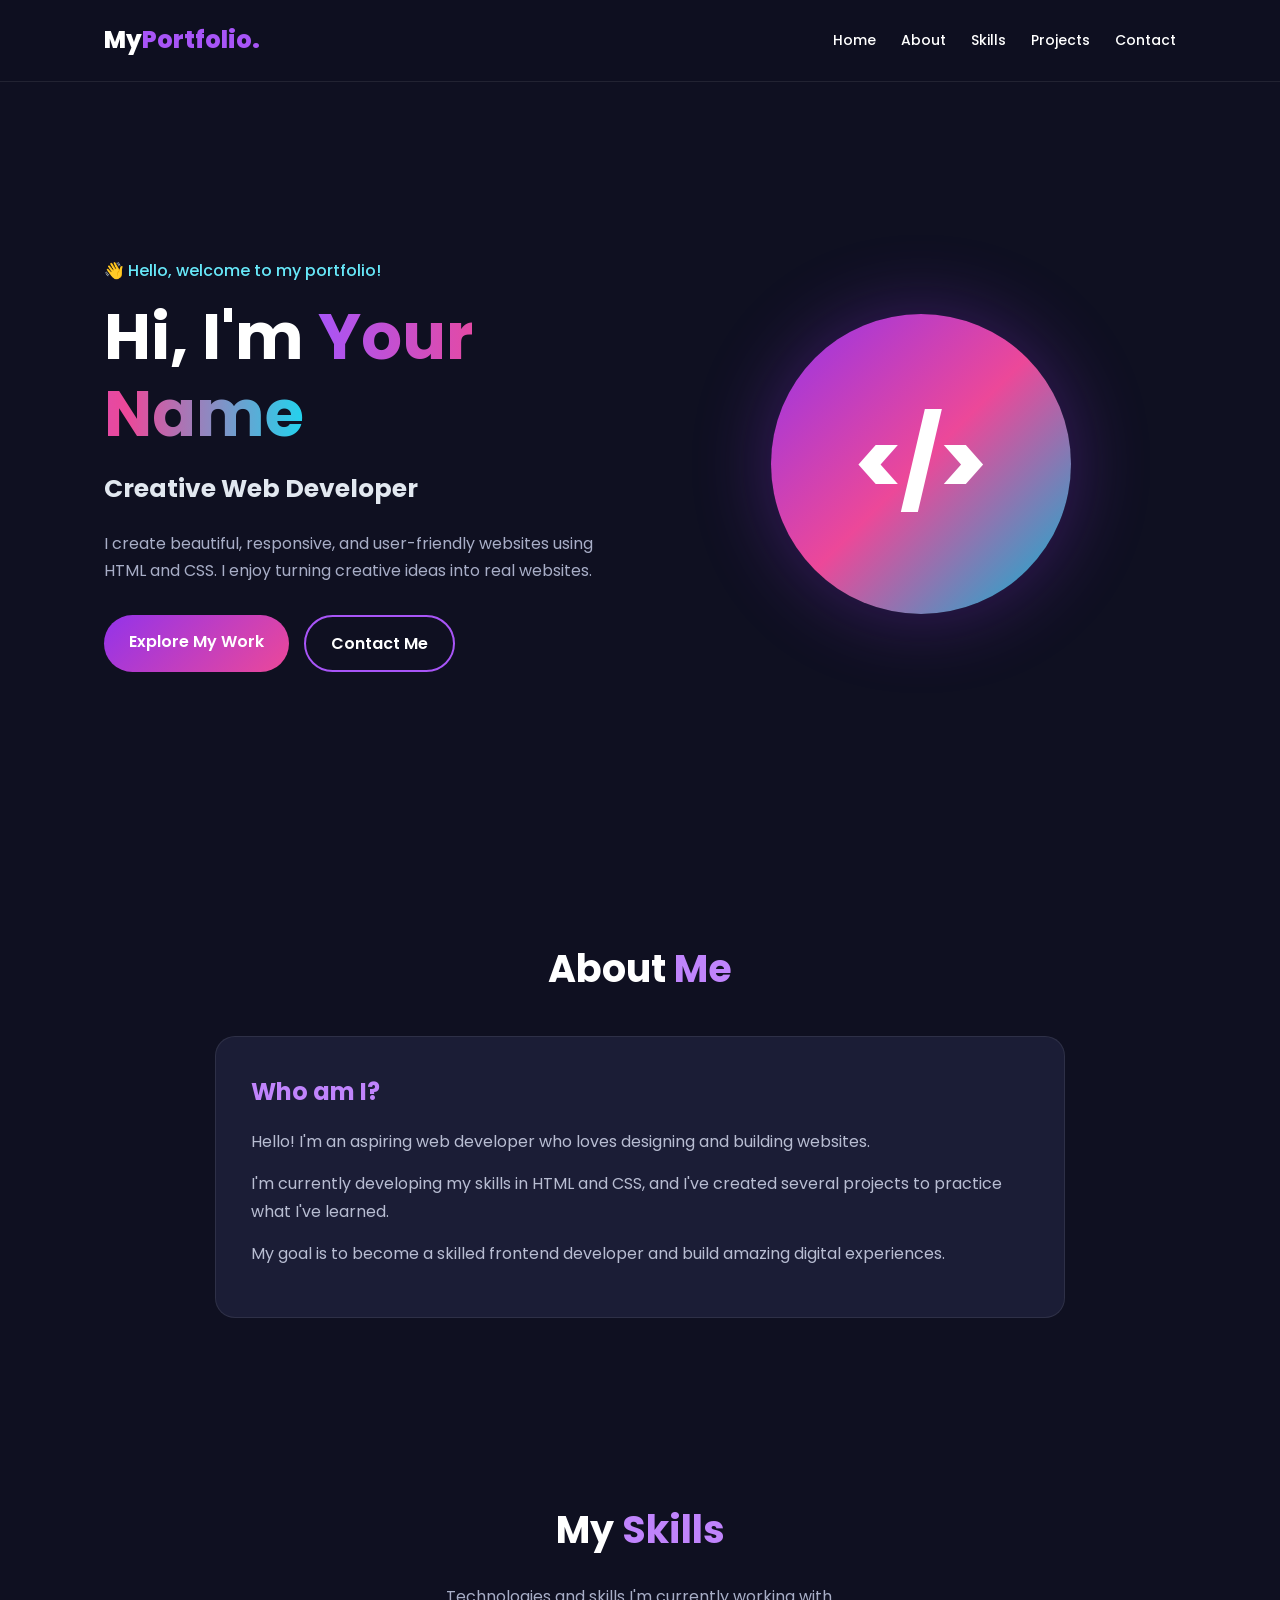
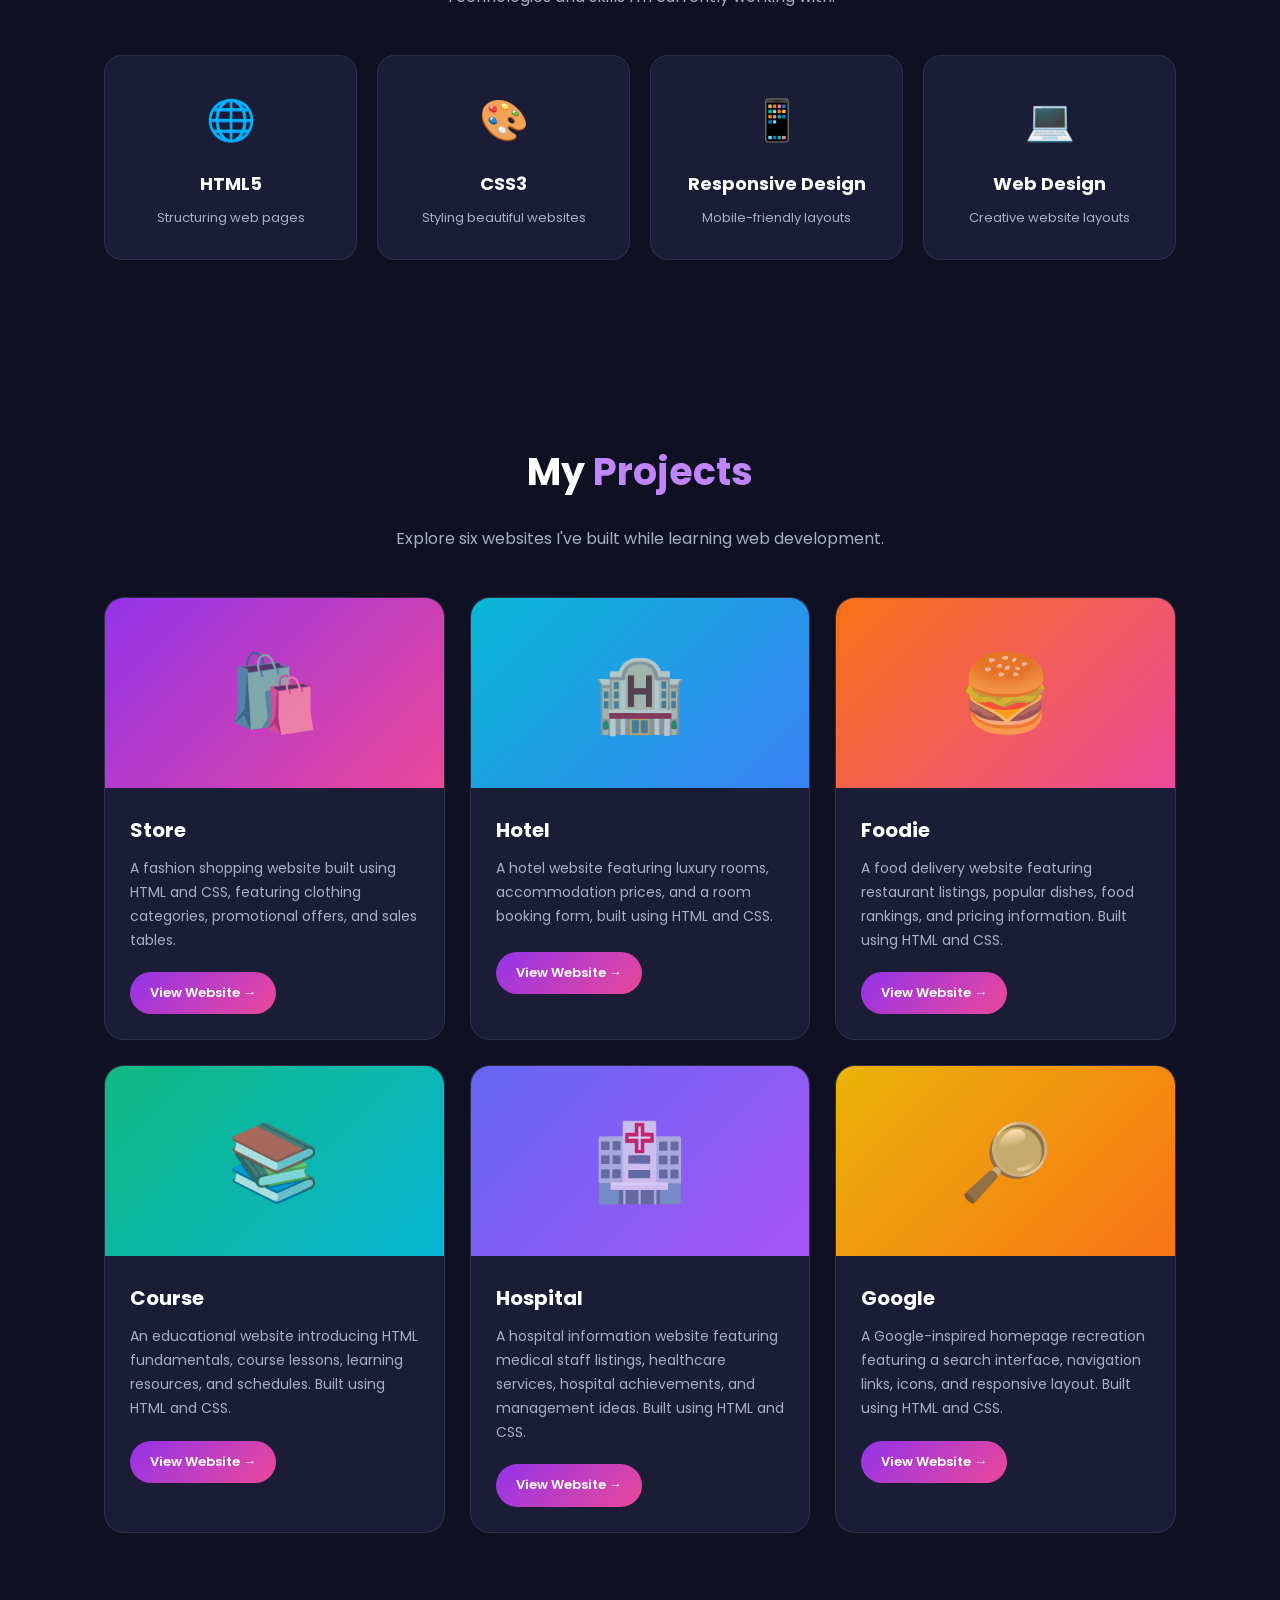
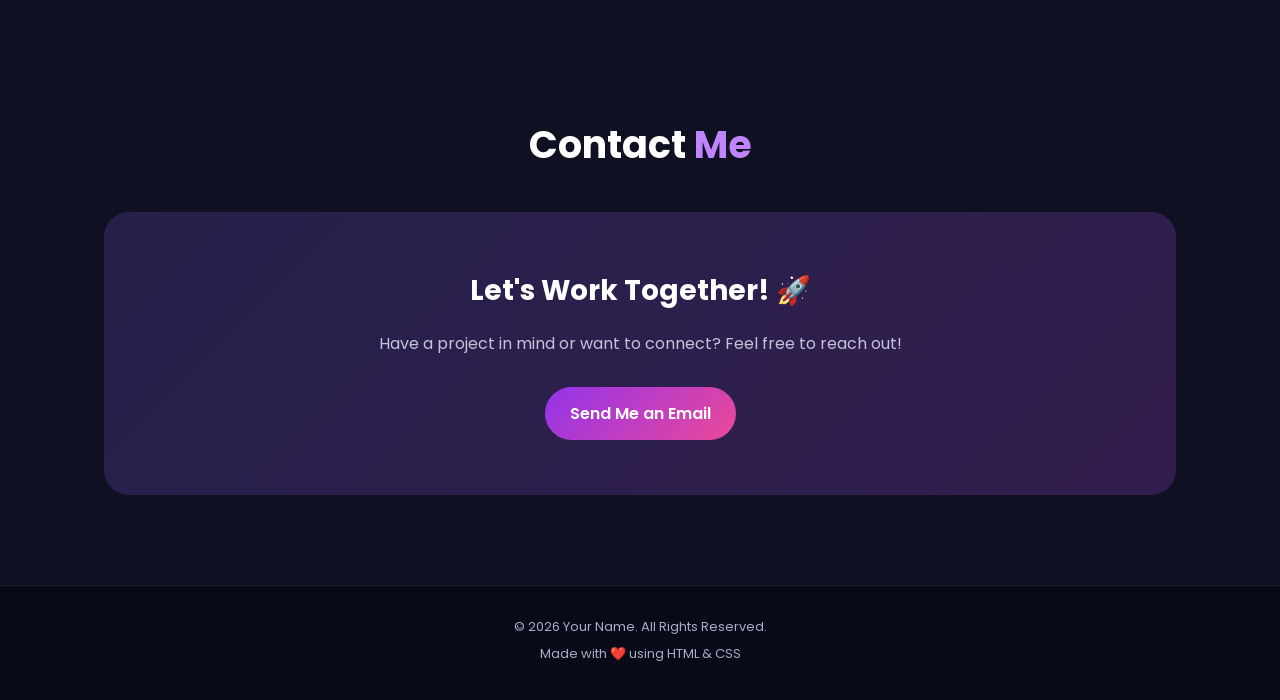
==== index.html @ 92f942b8 "Initial commit" ====
<!DOCTYPE html>
<html lang="en">
<head>
    <meta charset="UTF-8">
    <meta name="viewport" content="width=device-width, initial-scale=1.0">
    <title>BilyBlanco | Web Developer</title>
    <link rel="stylesheet" href="style.css">
</head>
<body>

    <!-- NAVIGATION -->
    <header>
        <nav class="navbar">
            <a href="#home" class="logo">My<span>Portfolio.</span></a>

            <div class="nav-links">
                <a href="#home">Home</a>
                <a href="#about">About</a>
                <a href="#skills">Skills</a>
                <a href="#projects">Projects</a>
                <a href="#contact">Contact</a>
            </div>
        </nav>
    </header>

    <!-- HOME SECTION -->
    <section id="home" class="hero">
        <div class="hero-content">
            <p class="greeting">👋 Hello, welcome to my portfolio!</p>

            <h1>Hi, I'm <span>Your Name</span></h1>

            <h2>Creative Web Developer</h2>

            <p class="hero-description">
                I create beautiful, responsive, and user-friendly
                websites using HTML and CSS. I enjoy turning
                creative ideas into real websites.
            </p>

            <div class="hero-buttons">
                <a href="#projects" class="btn primary-btn">
                    Explore My Work
                </a>

                <a href="#contact" class="btn secondary-btn">
                    Contact Me
                </a>
            </div>
        </div>

        <div class="hero-art">
            <div class="art-circle">
                <span>&lt;/&gt;</span>
            </div>
        </div>
    </section>

    <!-- ABOUT SECTION -->
    <section id="about" class="section">
        <h2 class="section-title">About <span>Me</span></h2>

        <div class="about-box">
            <h3>Who am I?</h3>

            <p>
                Hello! I'm an aspiring web developer who loves
                designing and building websites.
            </p>

            <p>
                I'm currently developing my skills in HTML and CSS,
                and I've created several projects to practice
                what I've learned.
            </p>

            <p>
                My goal is to become a skilled frontend developer
                and build amazing digital experiences.
            </p>
        </div>
    </section>

    <!-- SKILLS SECTION -->
    <section id="skills" class="section">
        <h2 class="section-title">My <span>Skills</span></h2>

        <p class="section-description">
            Technologies and skills I'm currently working with.
        </p>

        <div class="skills-container">
            <div class="skill-card">
                <div class="skill-icon">🌐</div>
                <h3>HTML5</h3>
                <p>Structuring web pages</p>
            </div>

            <div class="skill-card">
                <div class="skill-icon">🎨</div>
                <h3>CSS3</h3>
                <p>Styling beautiful websites</p>
            </div>

            <div class="skill-card">
                <div class="skill-icon">📱</div>
                <h3>Responsive Design</h3>
                <p>Mobile-friendly layouts</p>
            </div>

            <div class="skill-card">
                <div class="skill-icon">💻</div>
                <h3>Web Design</h3>
                <p>Creative website layouts</p>
            </div>
        </div>
    </section>

    <!-- PROJECTS SECTION -->
    <section id="projects" class="section">
        <h2 class="section-title">My <span>Projects</span></h2>

        <p class="section-description">
            Explore six websites I've built while learning
            web development.
        </p>

        <div class="projects-container">

            <!-- PROJECT 1 -->
            <div class="project-card">
                <div class="project-image gradient-one">
                            <span>🛍️</span>
                </div>

                <div class="project-info">
                    <h3>Store</h3>
                    <p>
                        A fashion shopping website built using
                        HTML and CSS, featuring clothing categories,
                        promotional offers, and sales tables.
                    </p>
                    <a href="projects/fashionstore/"
                       class="project-btn">
                        View Website →
                    </a>
                </div>
            </div>

            <!-- PROJECT 2 -->
            <div class="project-card">
                <div class="project-image gradient-two">
                    <span>🏨</span>
                </div>

                <div class="project-info">
                    <h3>Hotel</h3>
                    <p>
                        A hotel website featuring luxury rooms,
                        accommodation prices, and a room booking form,
                        built using HTML and CSS.
                    </p>
                    <a href="projects/hotel/"
                       class="project-btn">
                        View Website →
                    </a>
                </div>
            </div>

            <!-- PROJECT 3 -->
            <div class="project-card">
                <div class="project-image gradient-three">
                    <span>🍔</span>
                </div>

                <div class="project-info">
                    <h3>Foodie</h3>
                    <p>
                        A food delivery website featuring
                        restaurant listings, popular dishes,
                        food rankings, and pricing information.
                        Built using HTML and CSS.
                    </p>
                    <a href="projects/foodie/"
                       class="project-btn">
                        View Website →
                    </a>
                </div>
            </div>

            <!-- PROJECT 4 -->
            <div class="project-card">
                <div class="project-image gradient-four">
                    <span>📚</span>
                </div>

                <div class="project-info">
                    <h3>Course</h3>
                    <p>
                        An educational website introducing
                        HTML fundamentals, course lessons,
                        learning resources, and schedules.
                        Built using HTML and CSS.
                    </p>
                    <a href="projects/course/"
                       class="project-btn">
                        View Website →
                    </a>
                </div>
            </div>

            <!-- PROJECT 5 -->
            <div class="project-card">
                <div class="project-image gradient-five">
                    <span>🏥</span>
                </div>

                <div class="project-info">
                    <h3>Hospital</h3>
                    <p>
                         A hospital information website featuring
        medical staff listings, healthcare services,
        hospital achievements, and management ideas.
        Built using HTML and CSS.
                    </p>
                    <a href="projects/hospital/"
                       class="project-btn">
                        View Website →
                    </a>
                </div>
            </div>

            <!-- PROJECT 6 -->
            <div class="project-card">
                <div class="project-image gradient-six">
                    <span>🔎</span>
                </div>

                <div class="project-info">
                    <h3>Google</h3>
                    <p>
                           A Google-inspired homepage recreation
        featuring a search interface, navigation
        links, icons, and responsive layout.
        Built using HTML and CSS.
                    </p>
                    <a href="projects/google/"
                       class="project-btn">
                        View Website →
                    </a>
                </div>
            </div>

        </div>
    </section>

    <!-- CONTACT SECTION -->
    <section id="contact" class="section contact-section">
        <h2 class="section-title">Contact <span>Me</span></h2>

        <div class="contact-box">
            <h3>Let's Work Together! 🚀</h3>

            <p>
                Have a project in mind or want to connect?
                Feel free to reach out!
            </p>

            <!-- Replace with your real email -->
            <a href="mailto:youremail@example.com"
               class="btn primary-btn">
                Send Me an Email
            </a>
        </div>
    </section>

    <!-- FOOTER -->
    <footer>
        <p>© 2026 Your Name. All Rights Reserved.</p>
        <p>Made with ❤️ using HTML & CSS</p>
    </footer>

</body>
</html>
---- style.css ----
/* GOOGLE FONTS */
@import url('https://fonts.googleapis.com/css2?family=Poppins:wght@400;500;600;700;800&display=swap');

/* GENERAL STYLING */
* {
    margin: 0;
    padding: 0;
    box-sizing: border-box;
}

html {
    scroll-behavior: smooth;
}

body {
    font-family: 'Poppins', sans-serif;
    background: #0f1021;
    color: white;
    line-height: 1.7;
}

a {
    text-decoration: none;
    color: inherit;
}

/* NAVIGATION */
header {
    background: rgba(15, 16, 33, 0.95);
    position: sticky;
    top: 0;
    z-index: 100;
    border-bottom: 1px solid #ffffff15;
}

.navbar {
    max-width: 1200px;
    margin: auto;
    padding: 20px 5%;
    display: flex;
    justify-content: space-between;
    align-items: center;
    gap: 20px;
}

.logo {
    font-size: 24px;
    font-weight: 800;
}

.logo span {
    color: #a855f7;
}

.nav-links {
    display: flex;
    gap: 25px;
}

.nav-links a {
    font-size: 14px;
    font-weight: 500;
    transition: color 0.3s;
}

.nav-links a:hover {
    color: #f472b6;
}

/* HERO SECTION */
.hero {
    max-width: 1200px;
    margin: auto;
    padding: 110px 5%;
    min-height: 85vh;
    display: flex;
    justify-content: space-between;
    align-items: center;
    gap: 50px;
}

.hero-content {
    flex: 1;
}

.greeting {
    color: #67e8f9;
    margin-bottom: 15px;
    font-weight: 500;
}

.hero h1 {
    font-size: clamp(38px, 5vw, 65px);
    line-height: 1.2;
    margin-bottom: 15px;
}

.hero h1 span {
    background: linear-gradient(
        90deg,
        #a855f7,
        #ec4899,
        #22d3ee
    );
    background-clip: text;
    -webkit-background-clip: text;
    color: transparent;
}

.hero h2 {
    font-size: 25px;
    color: #e2e8f0;
    margin-bottom: 20px;
}

.hero-description {
    color: #a8aec7;
    max-width: 520px;
    margin-bottom: 30px;
}

.hero-buttons {
    display: flex;
    gap: 15px;
    flex-wrap: wrap;
}

/* BUTTONS */
.btn {
    display: inline-block;
    padding: 13px 25px;
    border-radius: 30px;
    font-weight: 600;
    transition: 0.3s;
}

.primary-btn {
    background: linear-gradient(
        135deg,
        #9333ea,
        #ec4899
    );
    color: white;
}

.secondary-btn {
    border: 2px solid #a855f7;
    color: white;
}

.btn:hover {
    transform: translateY(-5px);
    box-shadow: 0 10px 25px #9333ea55;
}

/* HERO ART */
.hero-art {
    flex: 1;
    display: flex;
    justify-content: center;
    align-items: center;
}

.art-circle {
    width: 300px;
    height: 300px;
    border-radius: 50%;
    background: linear-gradient(
        135deg,
        #9333ea,
        #ec4899,
        #06b6d4
    );
    display: flex;
    justify-content: center;
    align-items: center;
    box-shadow: 0 0 80px #9333ea55;
    animation: floating 4s ease-in-out infinite;
}

.art-circle span {
    font-size: 90px;
    font-weight: 800;
    color: white;
}

@keyframes floating {
    0%, 100% {
        transform: translateY(0);
    }

    50% {
        transform: translateY(-20px);
    }
}

/* COMMON SECTIONS */
.section {
    max-width: 1200px;
    margin: auto;
    padding: 90px 5%;
    scroll-margin-top: 80px;
}

.section-title {
    font-size: 38px;
    text-align: center;
    margin-bottom: 20px;
}

.section-title span {
    color: #c084fc;
}

.section-description {
    text-align: center;
    color: #a8aec7;
    margin-bottom: 45px;
}

/* ABOUT */
.about-box {
    background: #1b1d36;
    border: 1px solid #ffffff15;
    padding: 35px;
    border-radius: 20px;
    max-width: 850px;
    margin: 35px auto 0;
}

.about-box h3 {
    color: #c084fc;
    font-size: 24px;
    margin-bottom: 15px;
}

.about-box p {
    color: #b8bdd2;
    margin-bottom: 15px;
}

/* SKILLS */
.skills-container {
    display: grid;
    grid-template-columns: repeat(4, 1fr);
    gap: 20px;
    margin-top: 45px;
}

.skill-card {
    background: #1b1d36;
    padding: 30px 20px;
    border-radius: 18px;
    text-align: center;
    border: 1px solid #ffffff15;
    transition: 0.3s;
}

.skill-card:hover {
    transform: translateY(-8px);
    border-color: #a855f7;
}

.skill-icon {
    font-size: 40px;
    margin-bottom: 15px;
}

.skill-card h3 {
    font-size: 18px;
    margin-bottom: 8px;
}

.skill-card p {
    font-size: 13px;
    color: #a8aec7;
}

/* PROJECTS */
.projects-container {
    display: grid;
    grid-template-columns: repeat(3, 1fr);
    gap: 25px;
    margin-top: 45px;
}

.project-card {
    background: #1b1d36;
    border-radius: 20px;
    overflow: hidden;
    border: 1px solid #ffffff15;
    transition: 0.3s;
}

.project-card:hover {
    transform: translateY(-10px);
    box-shadow: 0 15px 35px #00000055;
}

.project-image {
    height: 190px;
    display: flex;
    align-items: center;
    justify-content: center;
}

.project-image span {
    font-size: 75px;
    font-weight: 800;
    color: #ffffffaa;
}

.gradient-one {
    background: linear-gradient(135deg, #9333ea, #ec4899);
}

.gradient-two {
    background: linear-gradient(135deg, #06b6d4, #3b82f6);
}

.gradient-three {
    background: linear-gradient(135deg, #f97316, #ec4899);
}

.gradient-four {
    background: linear-gradient(135deg, #10b981, #06b6d4);
}

.gradient-five {
    background: linear-gradient(135deg, #6366f1, #a855f7);
}

.gradient-six {
    background: linear-gradient(135deg, #eab308, #f97316);
}

.project-info {
    padding: 25px;
}

.project-info h3 {
    font-size: 20px;
    margin-bottom: 10px;
}

.project-info p {
    color: #a8aec7;
    font-size: 14px;
    margin-bottom: 20px;
    min-height: 75px;
}

.project-btn {
    display: inline-block;
    padding: 10px 20px;
    border-radius: 25px;
    background: linear-gradient(135deg, #9333ea, #ec4899);
    color: white;
    font-size: 13px;
    font-weight: 600;
    transition: 0.3s;
}

.project-btn:hover {
    transform: translateY(-4px);
    box-shadow: 0 8px 20px #9333ea55;
}

/* CONTACT */
.contact-section {
    text-align: center;
}

.contact-box {
    background: linear-gradient(
        135deg,
        #26204b,
        #321e4e
    );
    padding: 55px 25px;
    border-radius: 25px;
    margin-top: 35px;
}

.contact-box h3 {
    font-size: 28px;
    margin-bottom: 15px;
}

.contact-box p {
    color: #c6c3d8;
    margin-bottom: 30px;
}

/* FOOTER */
footer {
    text-align: center;
    padding: 30px 15px;
    background: #090a18;
    border-top: 1px solid #ffffff15;
}

footer p {
    color: #a8aec7;
    font-size: 13px;
    margin-bottom: 5px;
}

/* TABLET */
@media (max-width: 900px) {
    .skills-container {
        grid-template-columns: repeat(2, 1fr);
    }

    .projects-container {
        grid-template-columns: repeat(2, 1fr);
    }

    .hero {
        gap: 30px;
    }

    .art-circle {
        width: 230px;
        height: 230px;
    }
}

/* MOBILE */
@media (max-width: 650px) {
    .navbar {
        flex-direction: column;
    }

    .nav-links {
        justify-content: center;
        flex-wrap: wrap;
        gap: 12px;
    }

    .nav-links a {
        font-size: 12px;
    }

    .hero {
        flex-direction: column-reverse;
        text-align: center;
        padding-top: 60px;
        min-height: auto;
    }

    .hero-buttons {
        justify-content: center;
    }

    .hero-art {
        margin-bottom: 20px;
    }

    .art-circle {
        width: 180px;
        height: 180px;
    }

    .art-circle span {
        font-size: 55px;
    }

    .section {
        padding: 65px 5%;
        scroll-margin-top: 135px;
    }

    .section-title {
        font-size: 30px;
    }

    .skills-container {
        grid-template-columns: 1fr;
    }

    .projects-container {
        grid-template-columns: 1fr;
    }

    .about-box {
        padding: 25px;
    }

    .contact-box h3 {
        font-size: 23px;
    }
}

/* ACCESSIBILITY */
@media (prefers-reduced-motion: reduce) {
    html {
        scroll-behavior: auto;
    }

    .art-circle {
        animation: none;
    }

    .btn,
    .project-card,
    .project-btn,
    .skill-card {
        transition: none;
    }
}
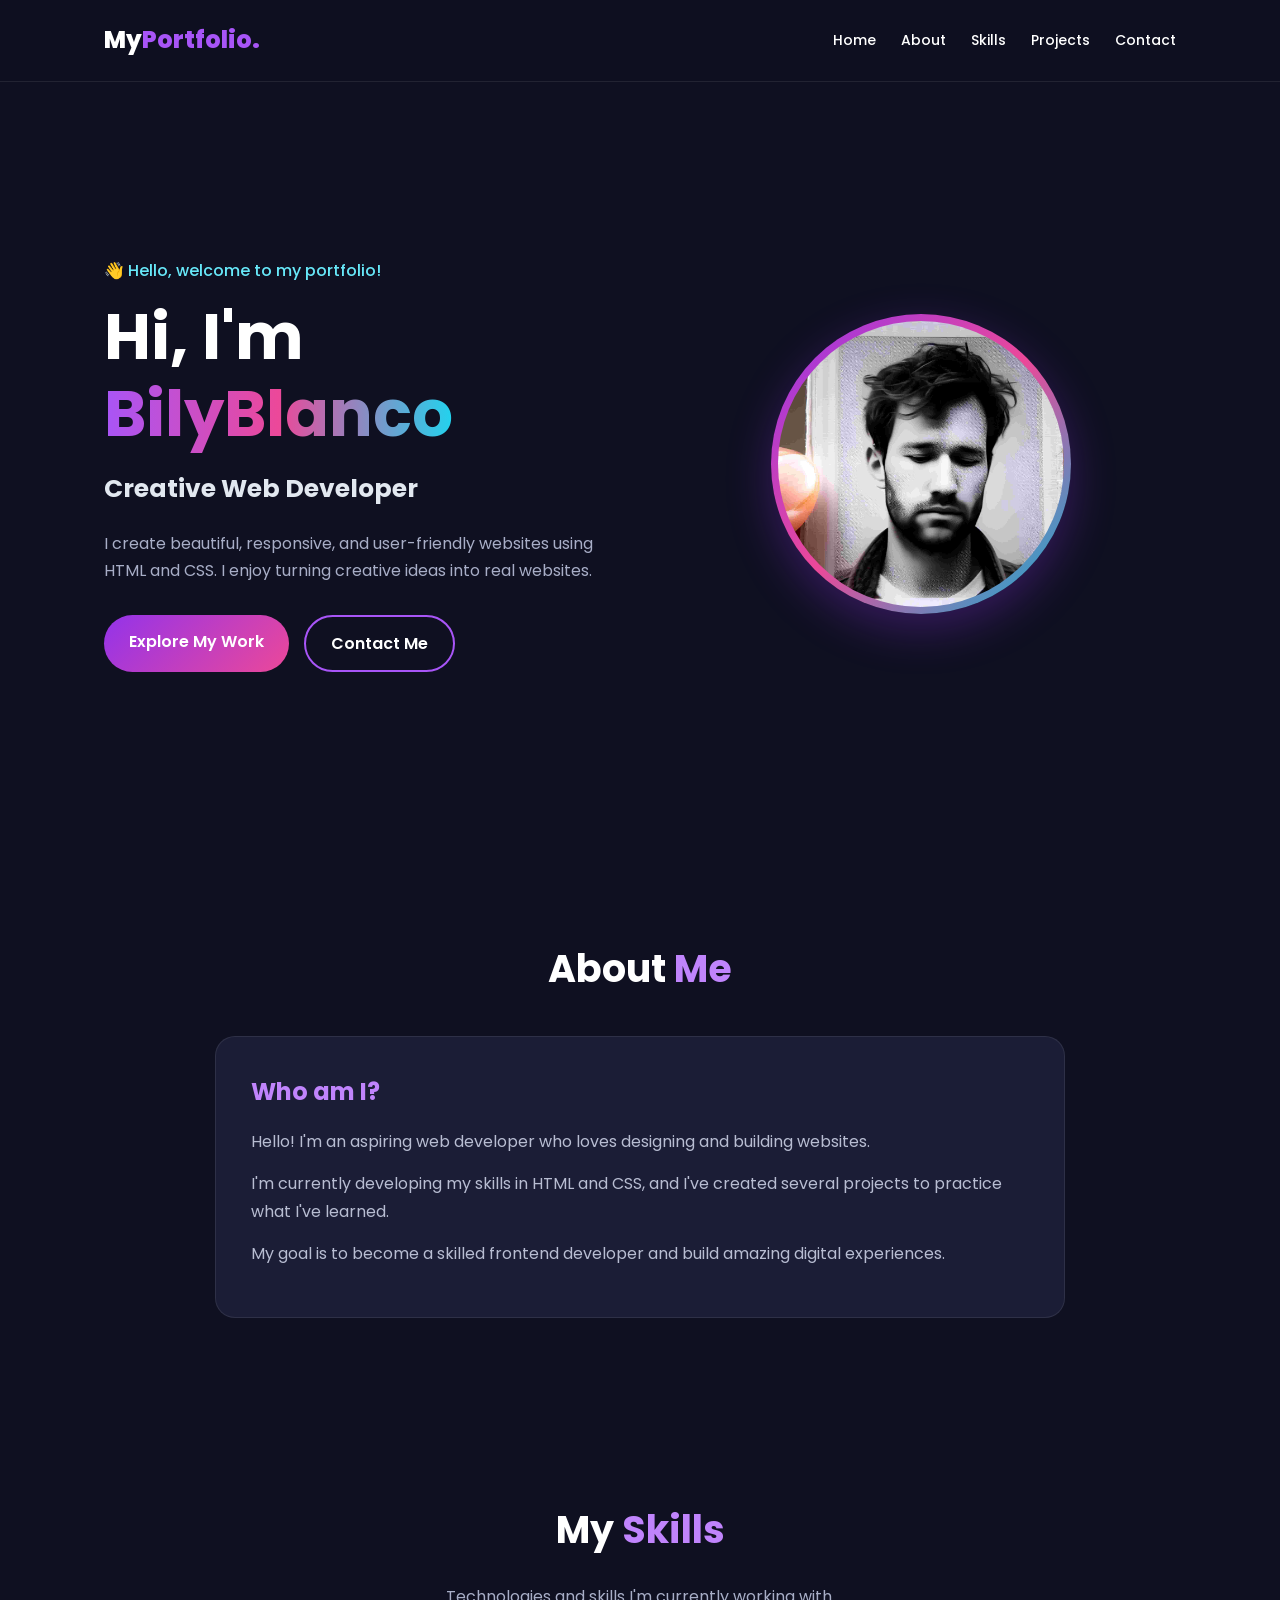
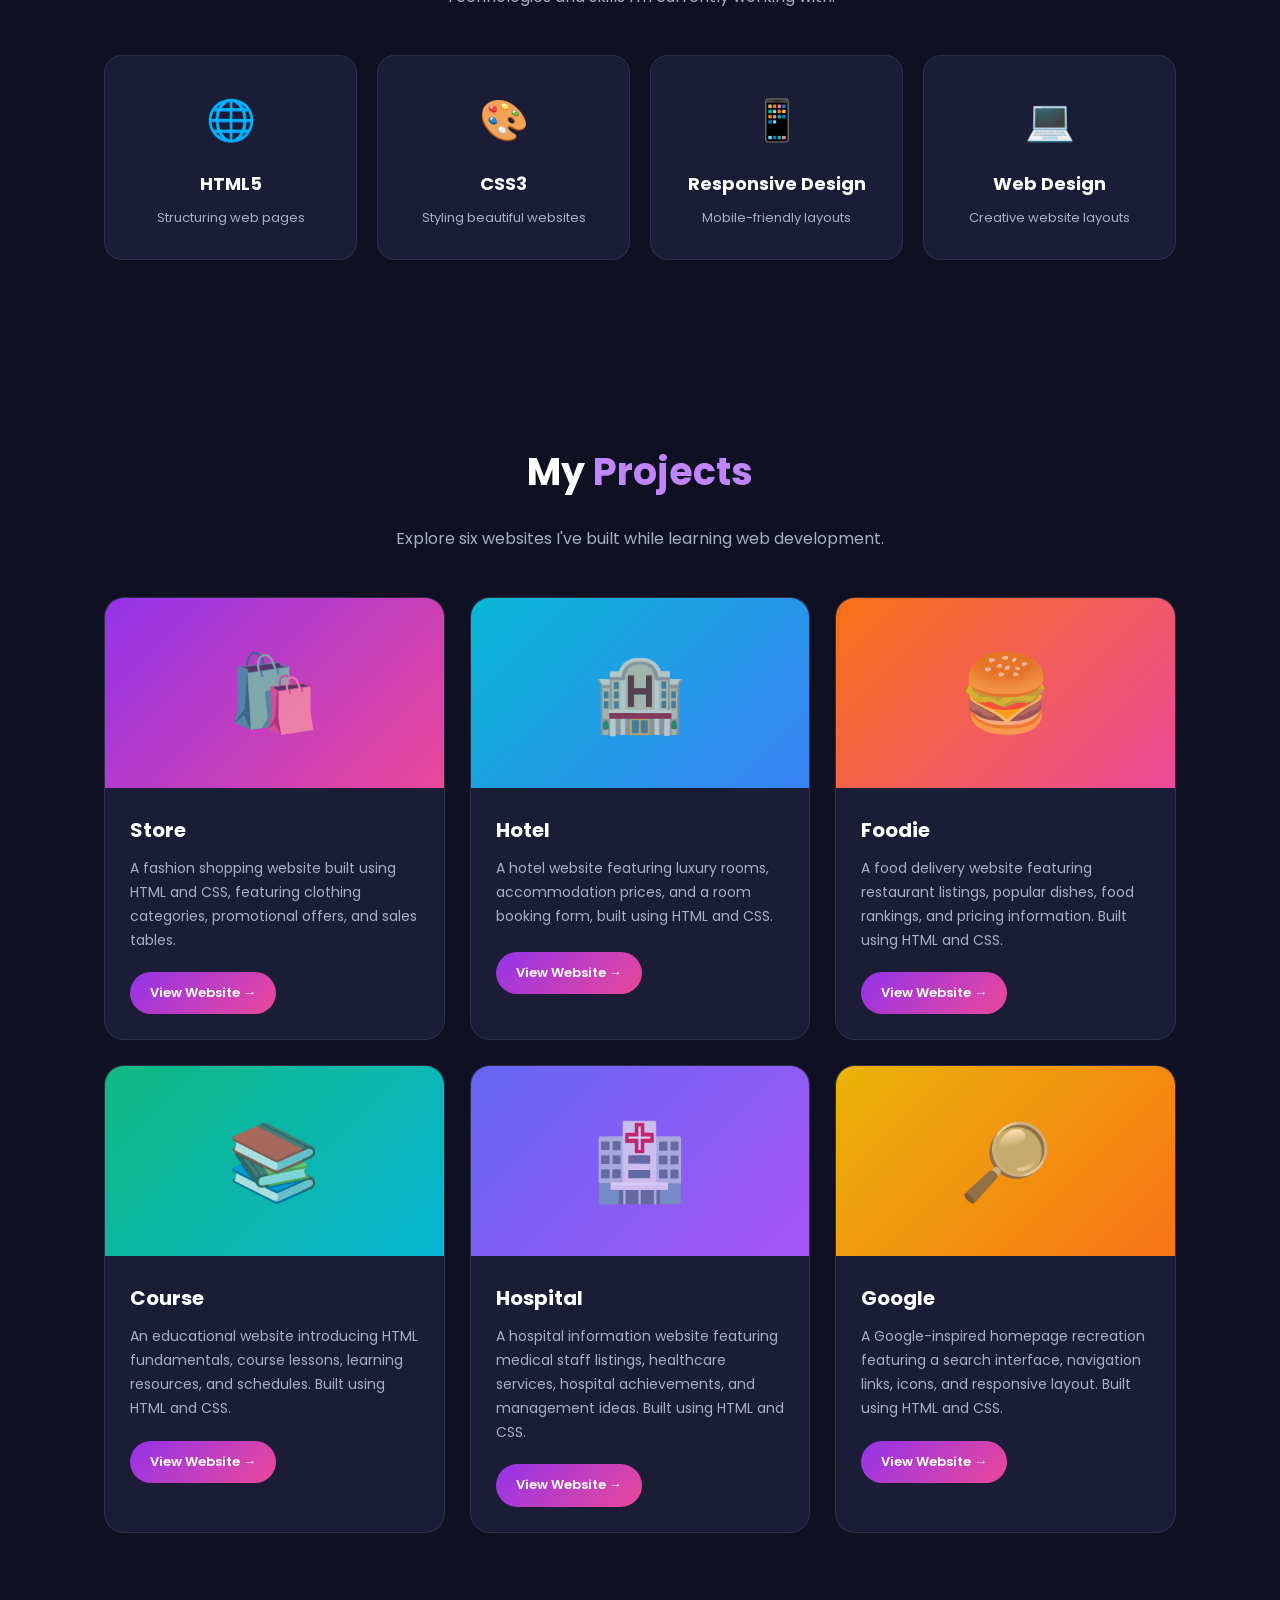
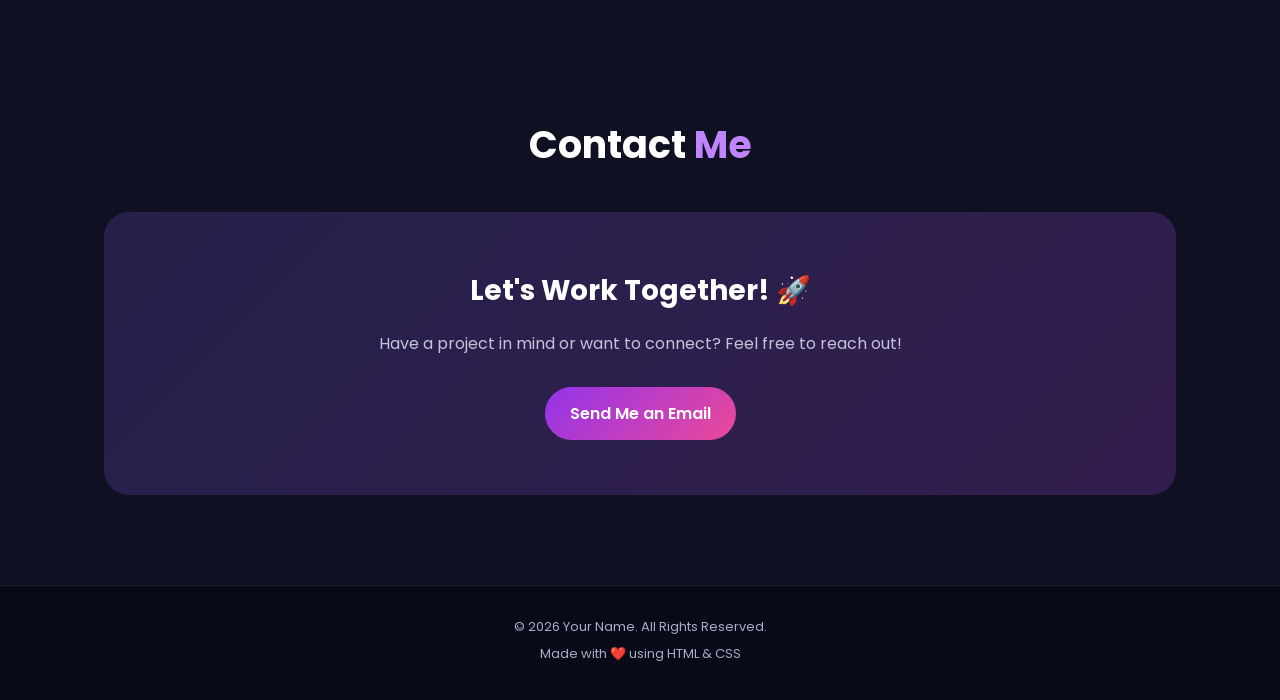
==== commit 69dc9925: "profile picture update" ====
--- a/index.html
+++ b/index.html
@@ -29,7 +29,7 @@
         <div class="hero-content">
             <p class="greeting">👋 Hello, welcome to my portfolio!</p>
 
-            <h1>Hi, I'm <span>Your Name</span></h1>
+            <h1>Hi, I'm <span>BilyBlanco</span></h1>
 
             <h2>Creative Web Developer</h2>
 
@@ -52,7 +52,7 @@
 
         <div class="hero-art">
             <div class="art-circle">
-                <span>&lt;/&gt;</span>
+                <img src="images/profile.jpg" alt="profile-pic" class="profile-photo">   
             </div>
         </div>
     </section>
@@ -268,7 +268,7 @@
             </p>
 
             <!-- Replace with your real email -->
-            <a href="mailto:youremail@example.com"
+            <a href="mailto:blancokibweja@gmail.com"
                class="btn primary-btn">
                 Send Me an Email
             </a>
--- a/style.css
+++ b/style.css
@@ -172,17 +172,18 @@
         #ec4899,
         #06b6d4
     );
-    display: flex;
-    justify-content: center;
-    align-items: center;
-    box-shadow: 0 0 80px #9333ea55;
-    animation: floating 4s ease-in-out infinite;
-}
-
-.art-circle span {
-    font-size: 90px;
-    font-weight: 800;
-    color: white;
+    overflow: hidden;
+    box-shadow: 0 15px 45px rgba(147, 51, 234, 0.3);
+    padding: 7px;
+}
+
+.profile-photo {
+    width: 100%;
+    height: 100%;
+    display: block;
+    object-fit: cover;
+    object-position: center;
+    border-radius: 50%;
 }
 
 @keyframes floating {
@@ -510,3 +511,10 @@
         transition: none;
     }
 }
+
+@media (max-width: 600px) {
+    .art-circle {
+        width: 220px;
+        height: 220px;
+    }
+}
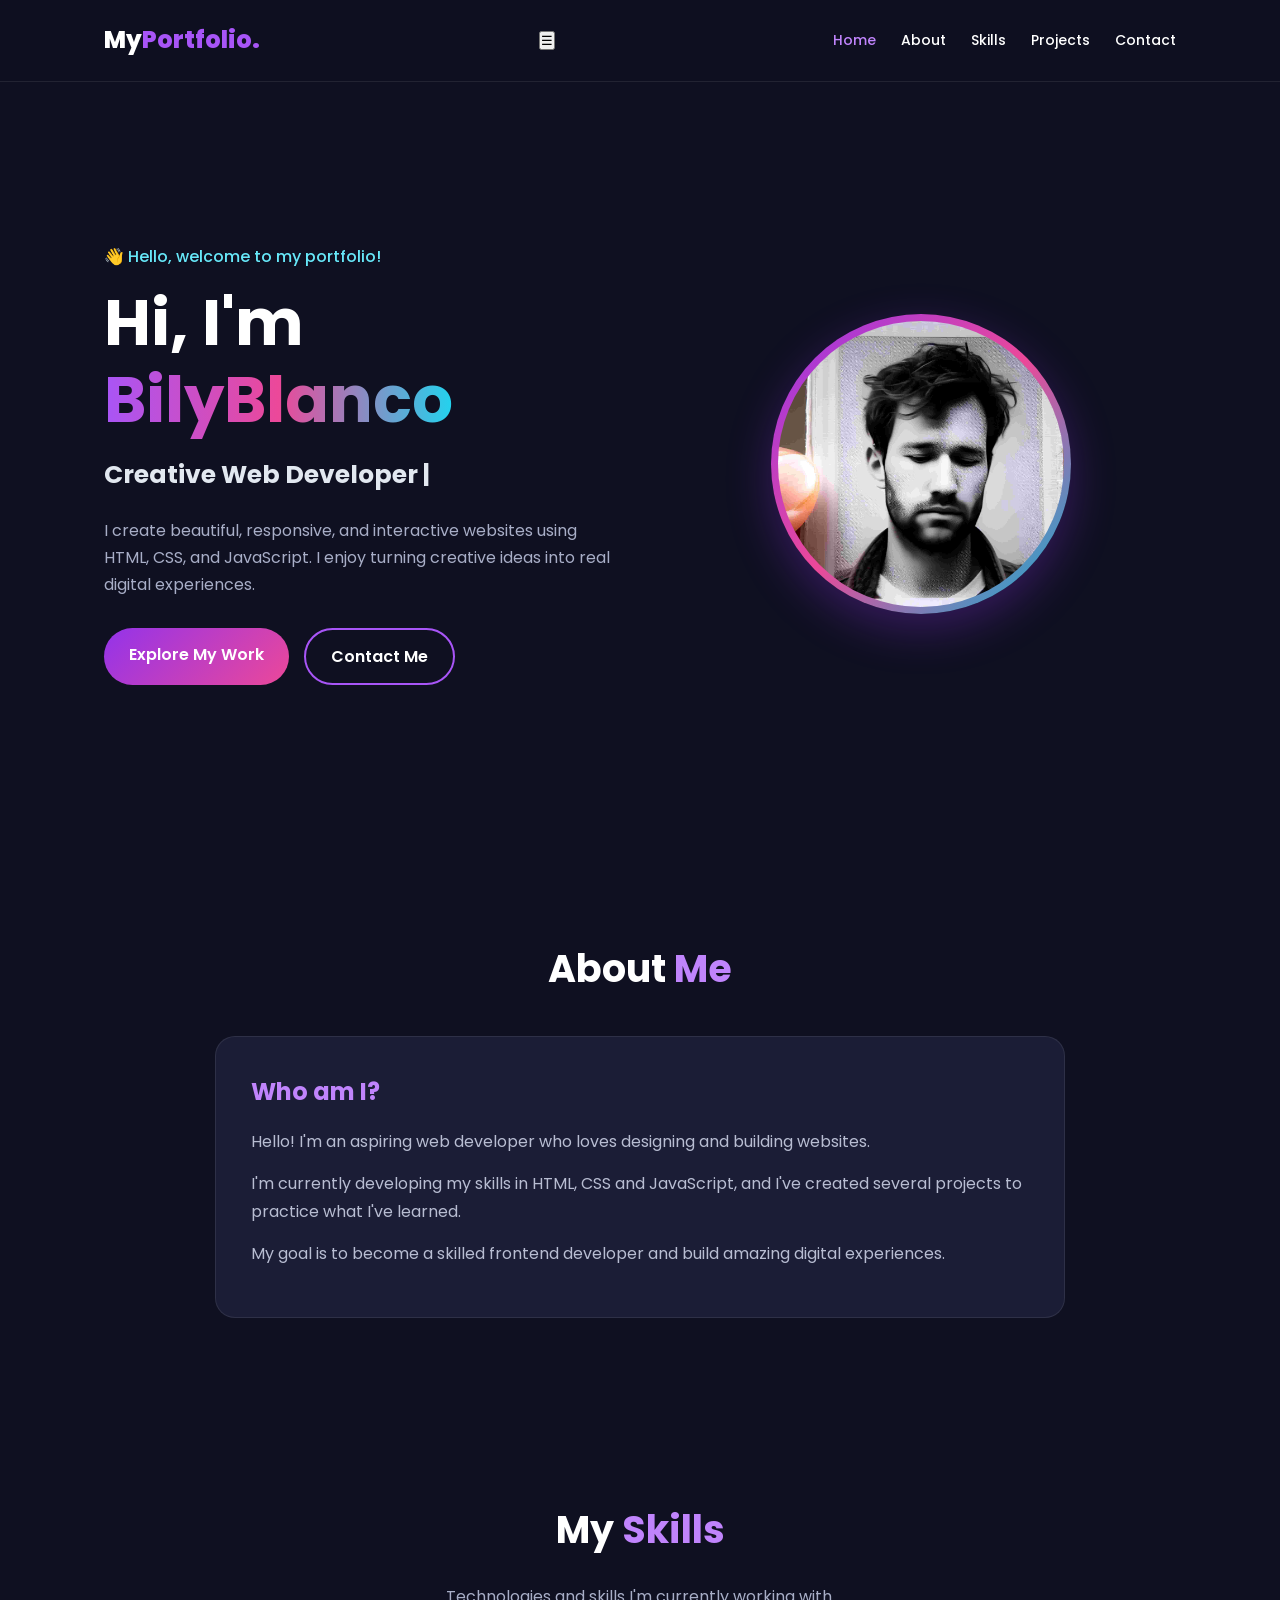
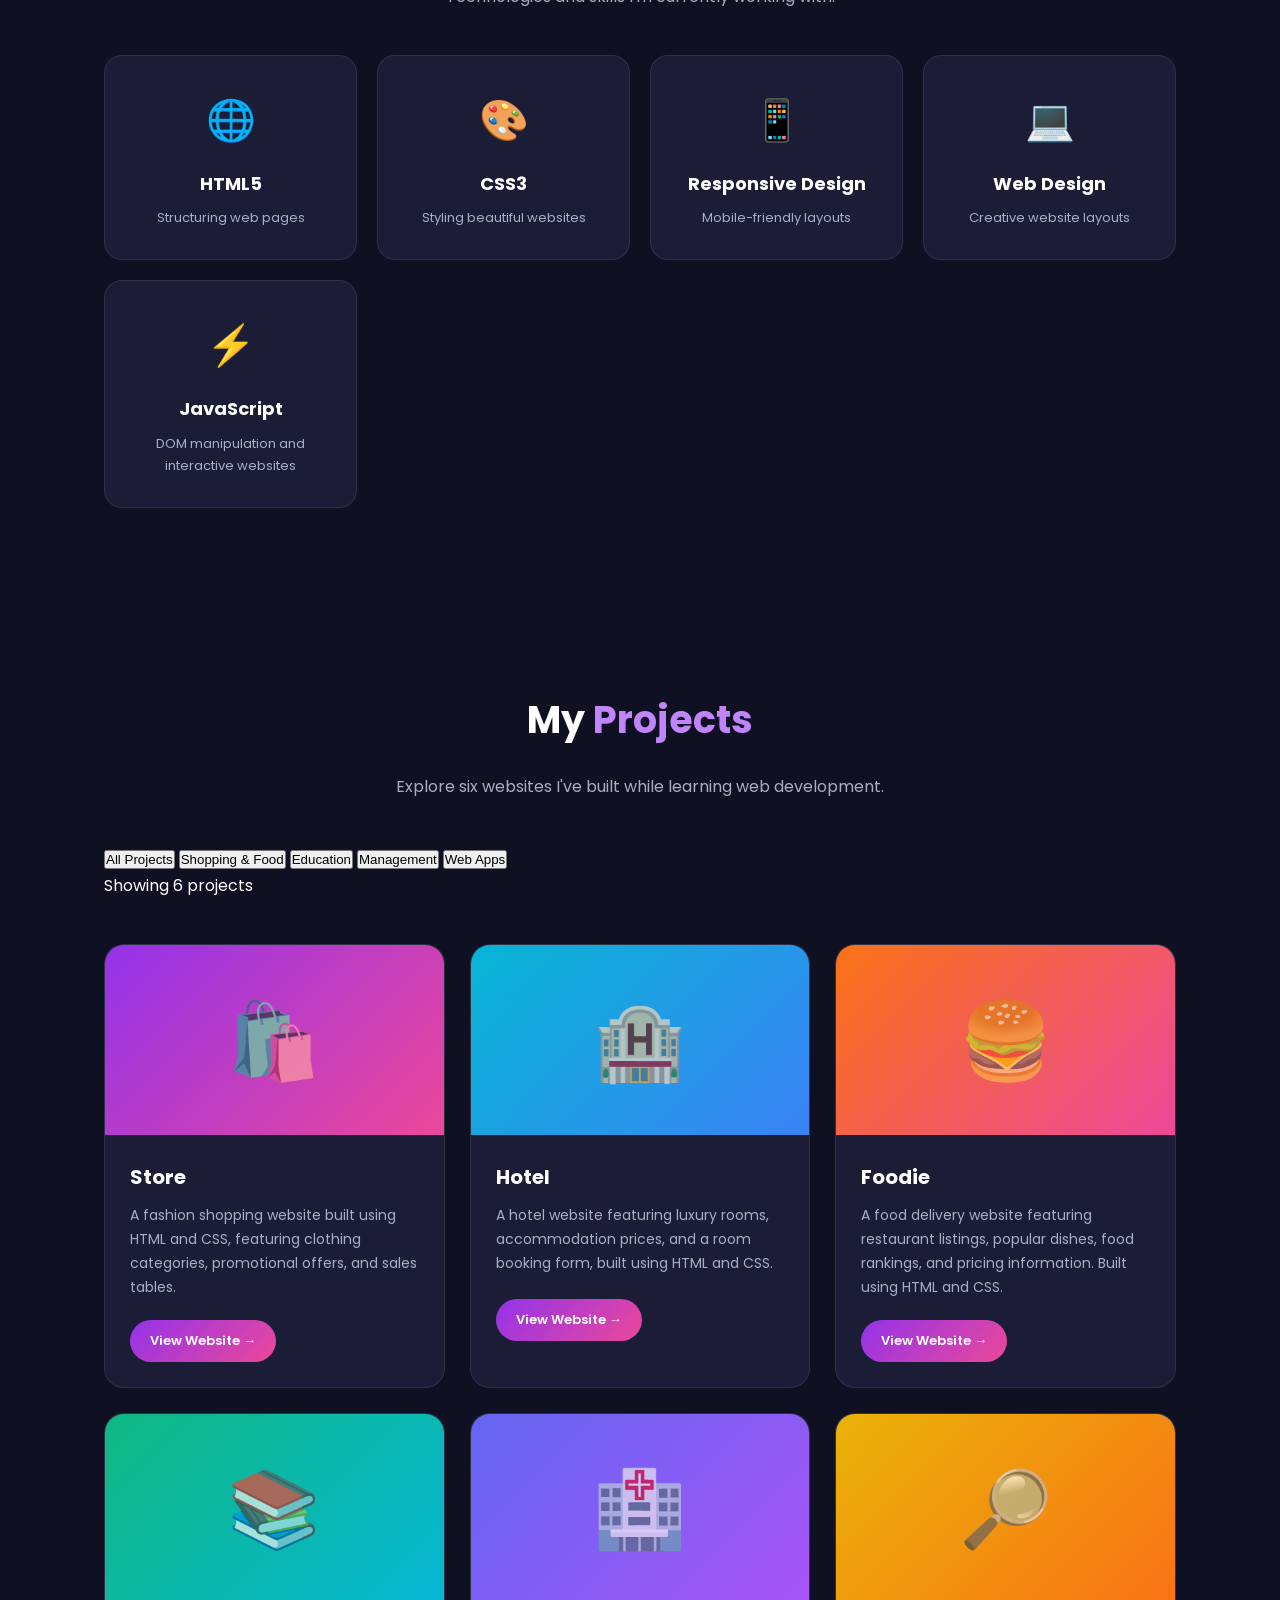
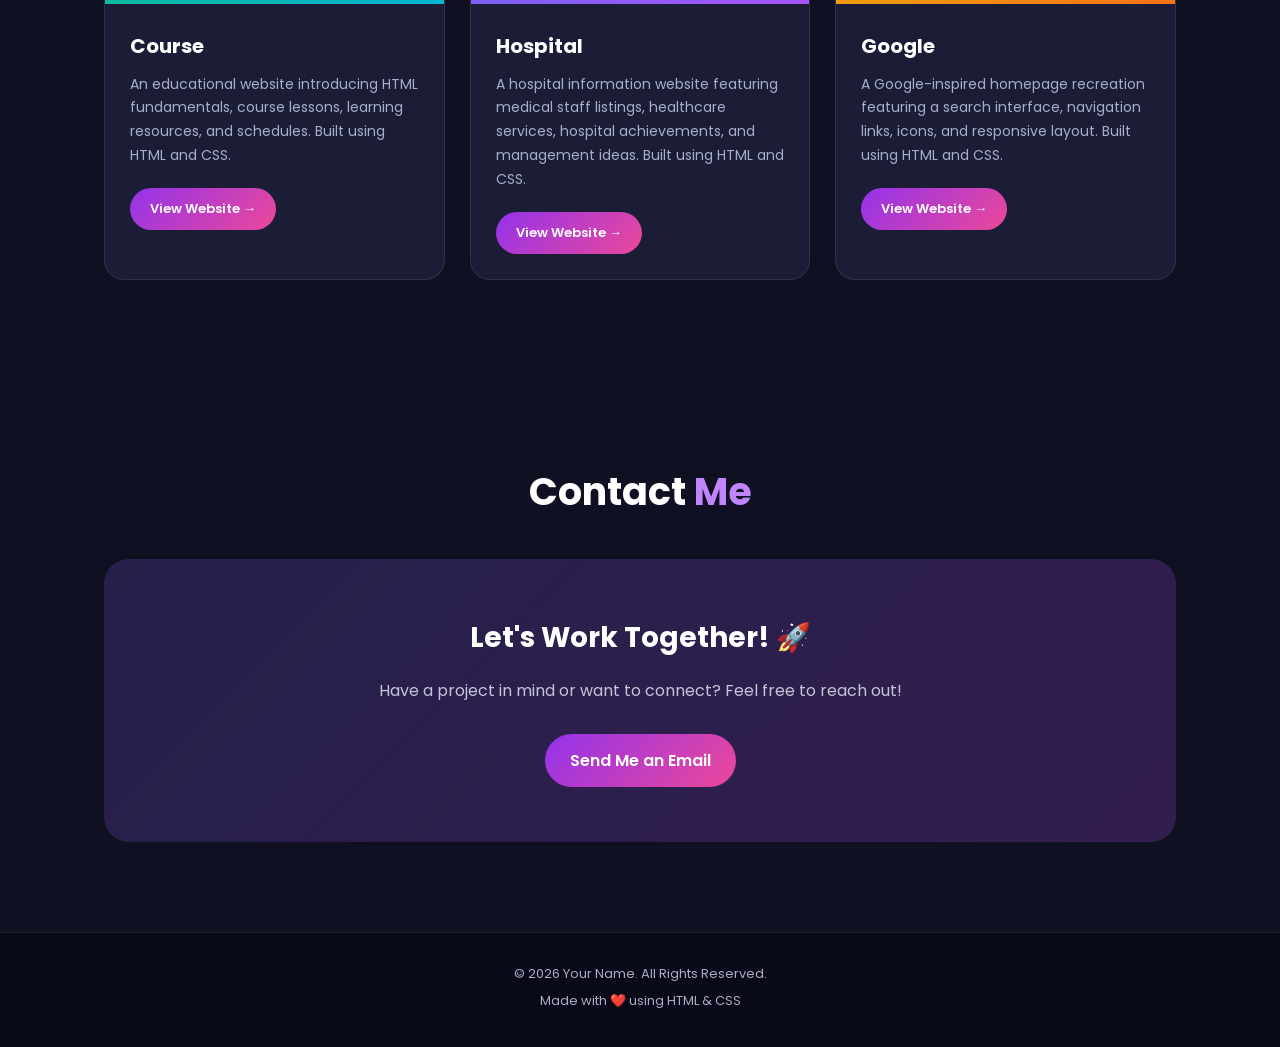
==== commit 97132184: "Refactor navigation and enhance hero section Updated navigation structure and added a menu toggle bu" ====
--- a/index.html
+++ b/index.html
@@ -12,16 +12,27 @@
     <!-- NAVIGATION -->
     <header>
         <nav class="navbar">
-            <a href="#home" class="logo">My<span>Portfolio.</span></a>
-
-            <div class="nav-links">
-                <a href="#home">Home</a>
-                <a href="#about">About</a>
-                <a href="#skills">Skills</a>
-                <a href="#projects">Projects</a>
-                <a href="#contact">Contact</a>
-            </div>
-        </nav>
+        <a href="#home" class="logo">My<span>Portfolio.</span></a>
+
+        <button
+            type="button"
+            class="menu-toggle"
+            id="menu-toggle"
+            aria-label="Open navigation menu"
+            aria-controls="nav-links"
+            aria-expanded="false"
+        >
+            ☰
+        </button>
+
+        <div class="nav-links" id="nav-links">
+            <a href="#home">Home</a>
+            <a href="#about">About</a>
+            <a href="#skills">Skills</a>
+            <a href="#projects">Projects</a>
+            <a href="#contact">Contact</a>
+        </div>
+    </nav>
     </header>
 
     <!-- HOME SECTION -->
@@ -31,12 +42,16 @@
 
             <h1>Hi, I'm <span>BilyBlanco</span></h1>
 
-            <h2>Creative Web Developer</h2>
+            <h2>
+                 <span id="typing-text">Creative Web Developer</span>
+                <span class="typing-cursor" aria-hidden="true">|</span>
+            </h2>
 
             <p class="hero-description">
-                I create beautiful, responsive, and user-friendly
-                websites using HTML and CSS. I enjoy turning
-                creative ideas into real websites.
+                I create beautiful, responsive, and interactive
+    websites using HTML, CSS, and JavaScript.
+    I enjoy turning creative ideas into real
+    digital experiences.
             </p>
 
             <div class="hero-buttons">
@@ -70,7 +85,7 @@
             </p>
 
             <p>
-                I'm currently developing my skills in HTML and CSS,
+                I'm currently developing my skills in HTML, CSS and JavaScript,
                 and I've created several projects to practice
                 what I've learned.
             </p>
@@ -113,6 +128,12 @@
                 <div class="skill-icon">💻</div>
                 <h3>Web Design</h3>
                 <p>Creative website layouts</p>
+            </div>
+
+            <div class="skill-card">
+                <div class="skill-icon">⚡</div>
+                <h3>JavaScript</h3>
+                <p>DOM manipulation and interactive websites</p>
             </div>
         </div>
     </section>
@@ -126,10 +147,37 @@
             web development.
         </p>
 
+        <div class="project-filters" role="group" aria-label="Filter projects">
+    <button type="button" class="filter-btn active" data-filter="all">
+        All Projects
+    </button>
+
+    <button type="button" class="filter-btn" data-filter="commerce">
+        Shopping & Food
+    </button>
+
+    <button type="button" class="filter-btn" data-filter="education">
+        Education
+    </button>
+
+    <button type="button" class="filter-btn" data-filter="management">
+        Management
+    </button>
+
+    <button type="button" class="filter-btn" data-filter="webapp">
+        Web Apps
+    </button>
+</div>
+
+<p id="project-count" class="project-count" aria-live="polite">
+    Showing 6 projects
+</p>
+
         <div class="projects-container">
 
             <!-- PROJECT 1 -->
-            <div class="project-card">
+            <div class="project-card" data-category="commerce">
+                
                 <div class="project-image gradient-one">
                             <span>🛍️</span>
                 </div>
@@ -149,7 +197,7 @@
             </div>
 
             <!-- PROJECT 2 -->
-            <div class="project-card">
+            <div class="project-card" data-category="management">
                 <div class="project-image gradient-two">
                     <span>🏨</span>
                 </div>
@@ -169,7 +217,7 @@
             </div>
 
             <!-- PROJECT 3 -->
-            <div class="project-card">
+            <div class="project-card" data-category="commerce">
                 <div class="project-image gradient-three">
                     <span>🍔</span>
                 </div>
@@ -190,7 +238,7 @@
             </div>
 
             <!-- PROJECT 4 -->
-            <div class="project-card">
+            <div class="project-card" data-category="education">
                 <div class="project-image gradient-four">
                     <span>📚</span>
                 </div>
@@ -211,7 +259,7 @@
             </div>
 
             <!-- PROJECT 5 -->
-            <div class="project-card">
+            <div class="project-card" data-category="management">
                 <div class="project-image gradient-five">
                     <span>🏥</span>
                 </div>
@@ -232,7 +280,7 @@
             </div>
 
             <!-- PROJECT 6 -->
-            <div class="project-card">
+            <div class="project-card" data-category="webapp">
                 <div class="project-image gradient-six">
                     <span>🔎</span>
                 </div>
@@ -280,6 +328,6 @@
         <p>© 2026 Your Name. All Rights Reserved.</p>
         <p>Made with ❤️ using HTML & CSS</p>
     </footer>
-
+<script src="script.js" defer></script>
 </body>
 </html>
--- a/style.css
+++ b/style.css
@@ -408,6 +408,106 @@
     margin-bottom: 5px;
 }
 
+/* ========================================
+   JAVASCRIPT PORTFOLIO ENHANCEMENTS
+======================================== */
+
+/* BACK TO TOP BUTTON */
+
+.back-to-top {
+    position: fixed;
+    right: 25px;
+    bottom: 25px;
+    z-index: 999;
+
+    width: 50px;
+    height: 50px;
+
+    border: none;
+    border-radius: 50%;
+
+    background: linear-gradient(135deg, #a855f7, #ec4899);
+    color: white;
+
+    font-size: 26px;
+    font-weight: bold;
+    cursor: pointer;
+
+    opacity: 0;
+    visibility: hidden;
+    transform: translateY(15px);
+
+    transition:
+        opacity 0.3s ease,
+        visibility 0.3s ease,
+        transform 0.3s ease;
+
+    box-shadow: 0 8px 25px rgba(168, 85, 247, 0.35);
+}
+
+.back-to-top.show {
+    opacity: 1;
+    visibility: visible;
+    transform: translateY(0);
+}
+
+.back-to-top:hover {
+    transform: translateY(-5px);
+}
+
+.back-to-top:focus-visible {
+    outline: 3px solid #67e8f9;
+    outline-offset: 4px;
+}
+
+/* SCROLL REVEAL */
+
+.reveal {
+    opacity: 0;
+    transform: translateY(20px);
+    transition:
+        opacity 0.65s ease,
+        transform 0.65s ease;
+}
+
+.reveal.visible {
+    opacity: 1;
+    transform: translateY(0);
+}
+
+/* ACTIVE NAVIGATION */
+
+nav a.nav-active {
+    color: #c084fc;
+}
+
+/* ACCESSIBILITY */
+
+@media (prefers-reduced-motion: reduce) {
+    .reveal,
+    .reveal.visible {
+        opacity: 1;
+        transform: none;
+        transition: none;
+    }
+
+    .back-to-top {
+        transition: none;
+    }
+}
+
+/* MOBILE */
+
+@media (max-width: 600px) {
+    .back-to-top {
+        width: 44px;
+        height: 44px;
+        right: 16px;
+        bottom: 16px;
+        font-size: 23px;
+    }
+}
+
 /* TABLET */
 @media (max-width: 900px) {
     .skills-container {
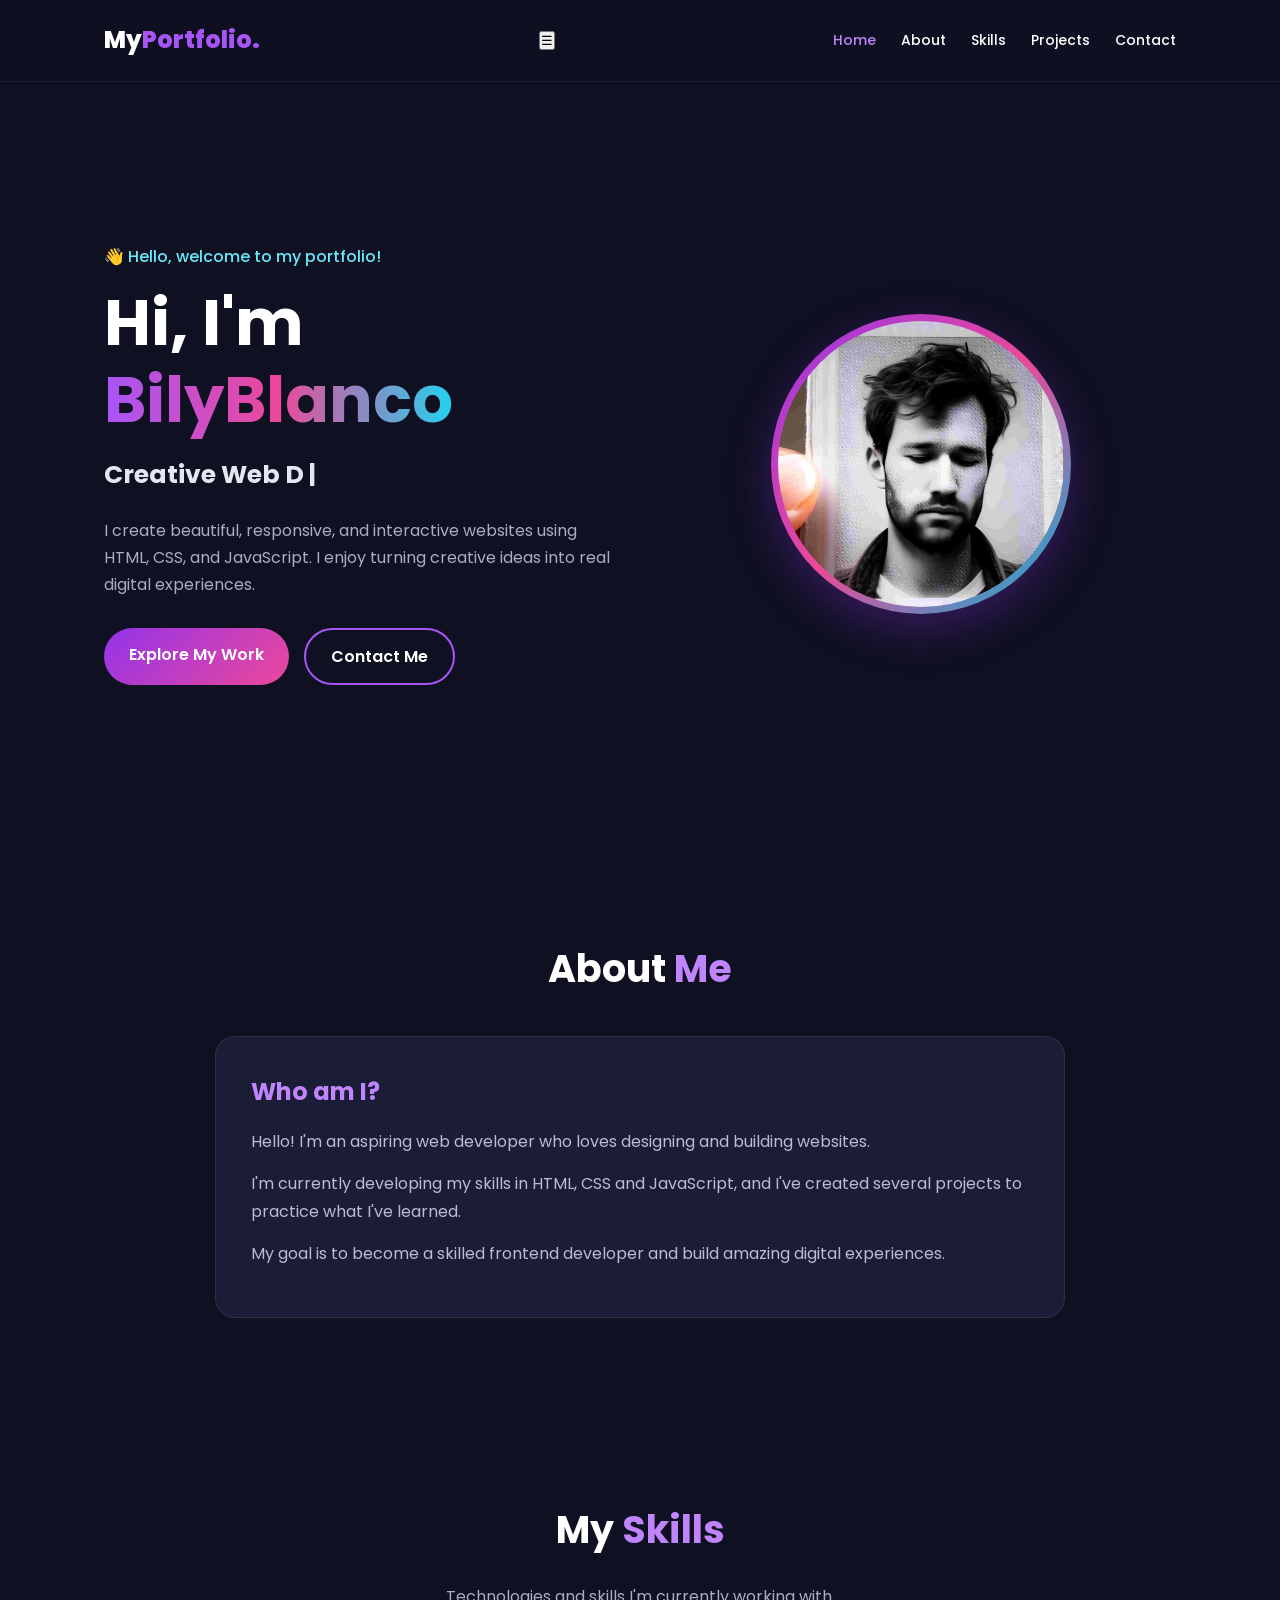
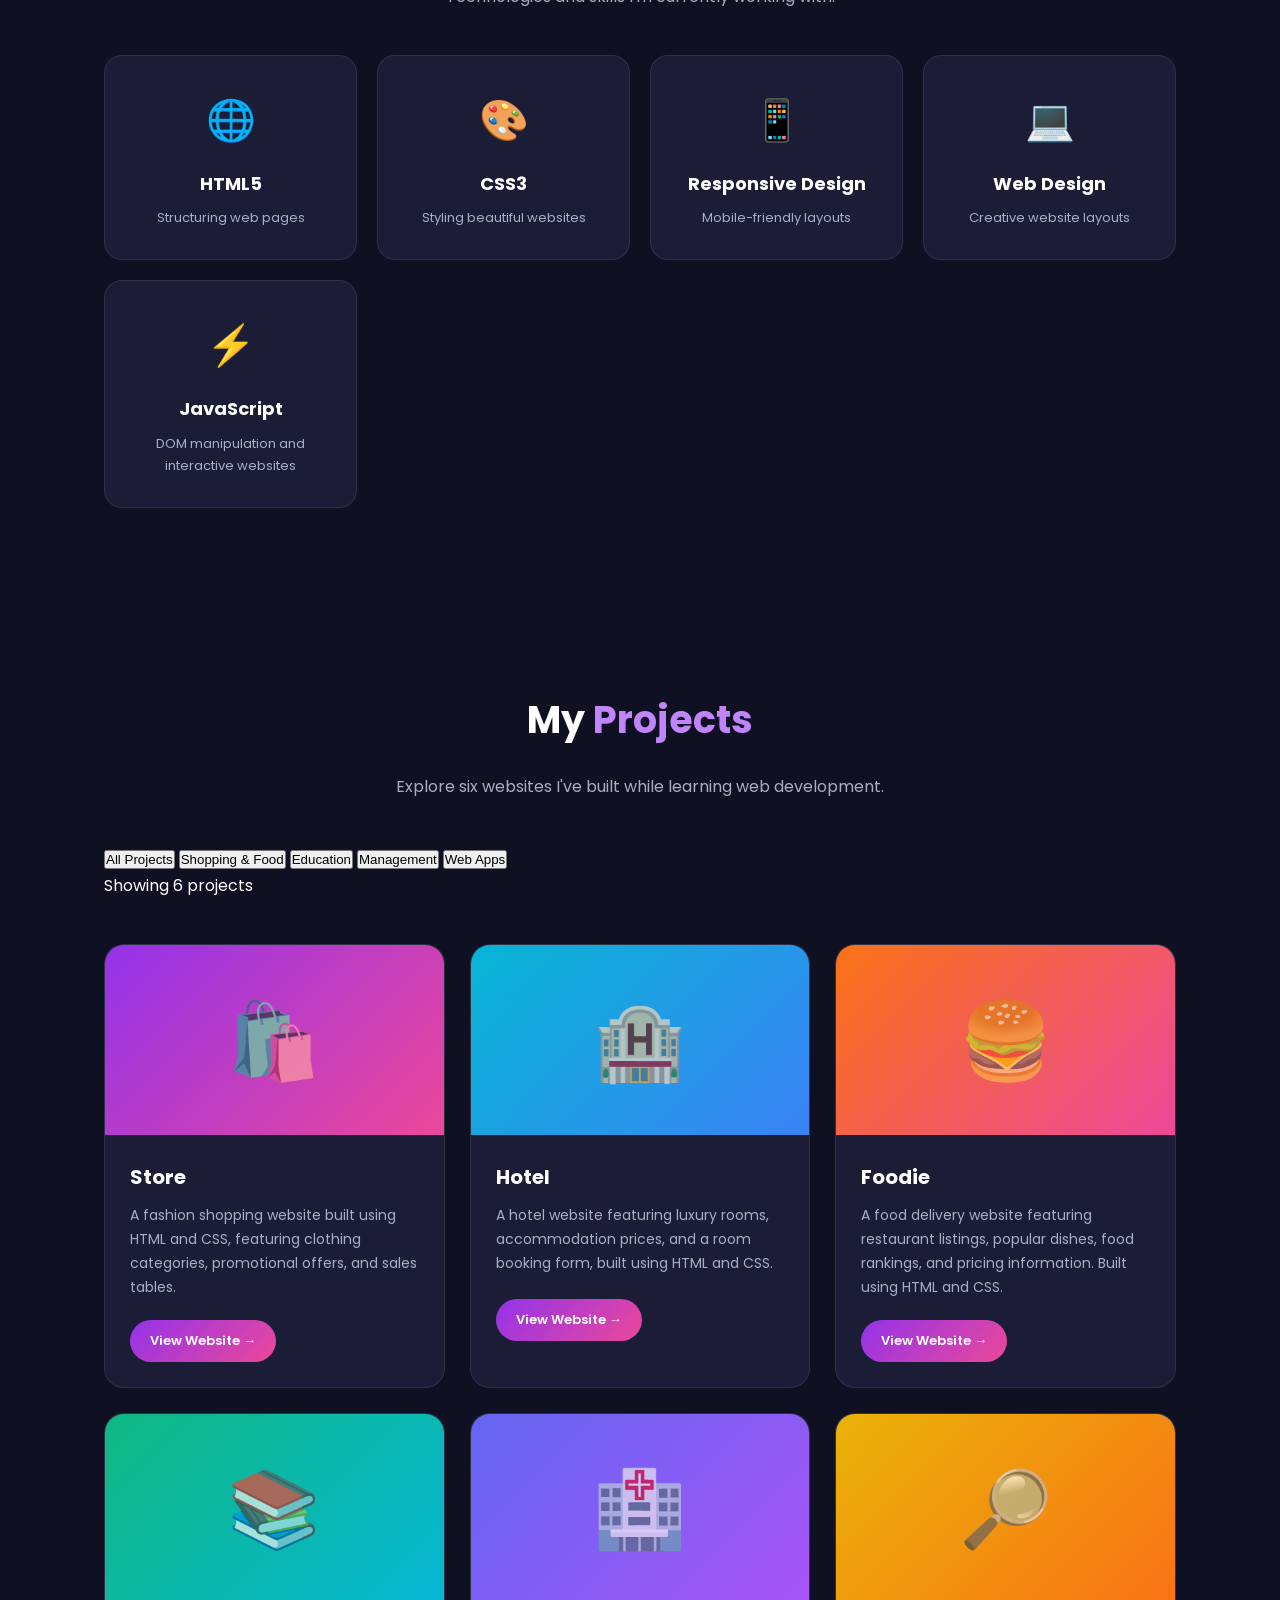
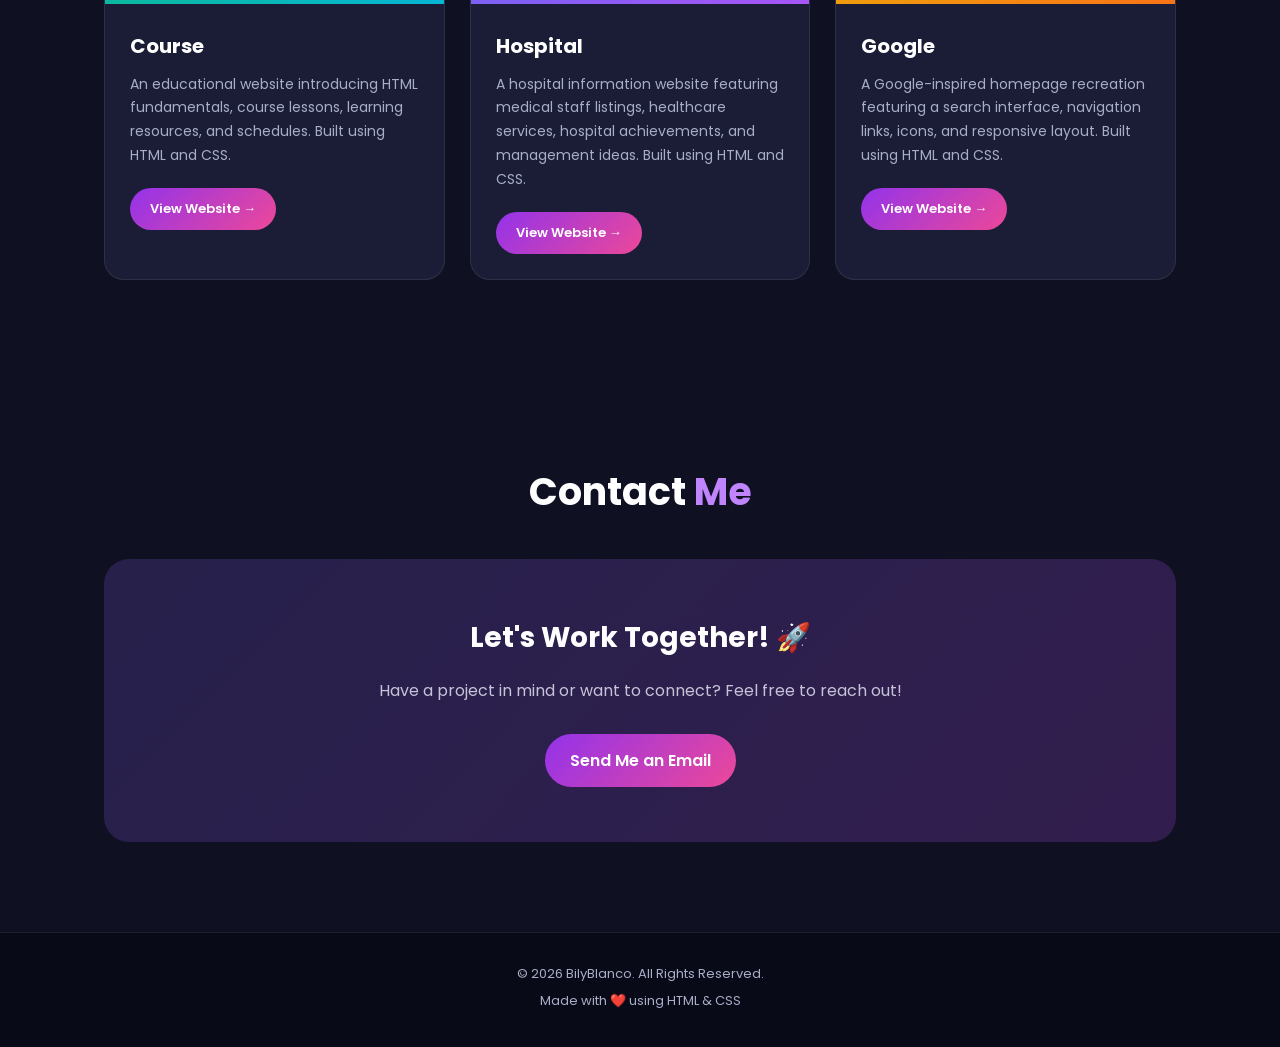
==== commit bd7694ec: "Update footer copyright and add script tag" ====
--- a/index.html
+++ b/index.html
@@ -6,6 +6,7 @@
     <meta name="viewport" content="width=device-width, initial-scale=1.0">
     <title>BilyBlanco | Web Developer</title>
     <link rel="stylesheet" href="style.css">
+    <script src="script.js" defer></script>
 </head>
 <body>
 
@@ -325,9 +326,9 @@
 
     <!-- FOOTER -->
     <footer>
-        <p>© 2026 Your Name. All Rights Reserved.</p>
+        <p>© 2026 BilyBlanco. All Rights Reserved.</p>
         <p>Made with ❤️ using HTML & CSS</p>
     </footer>
-<script src="script.js" defer></script>
+    
 </body>
 </html>
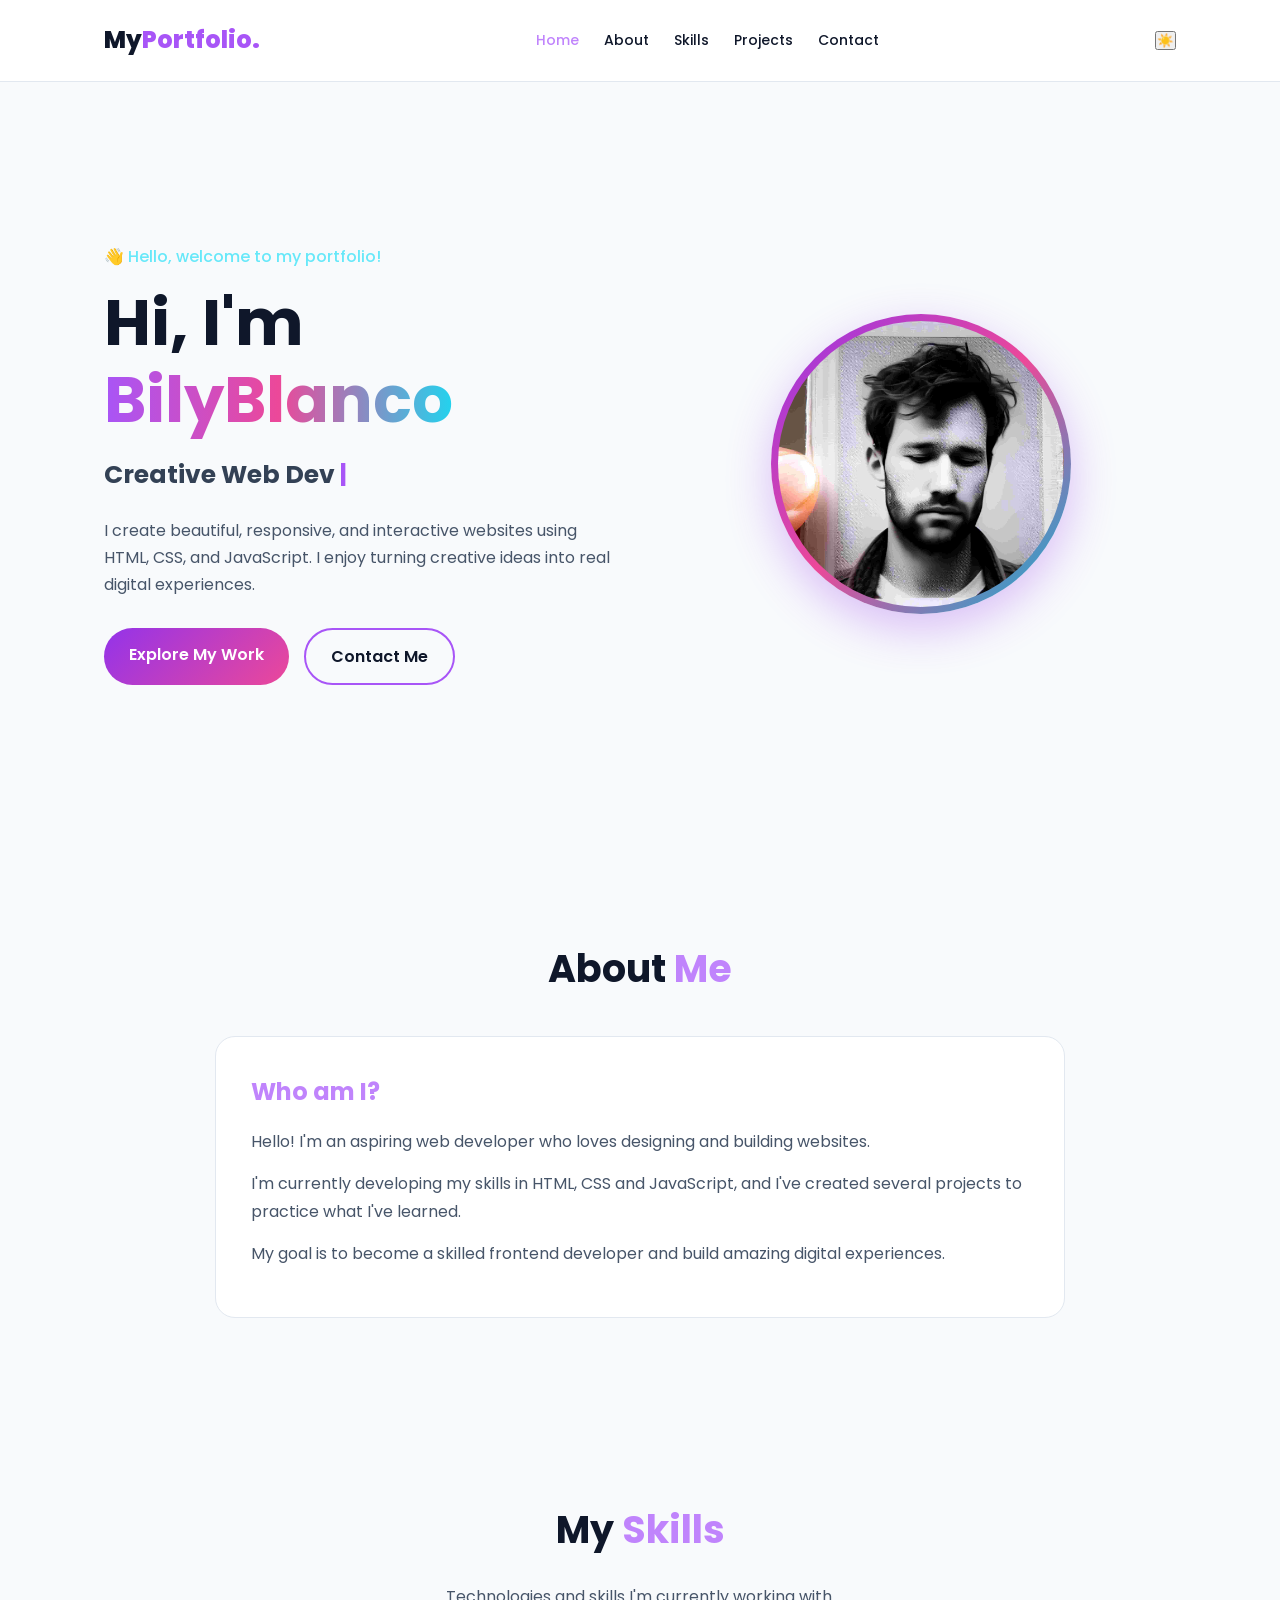
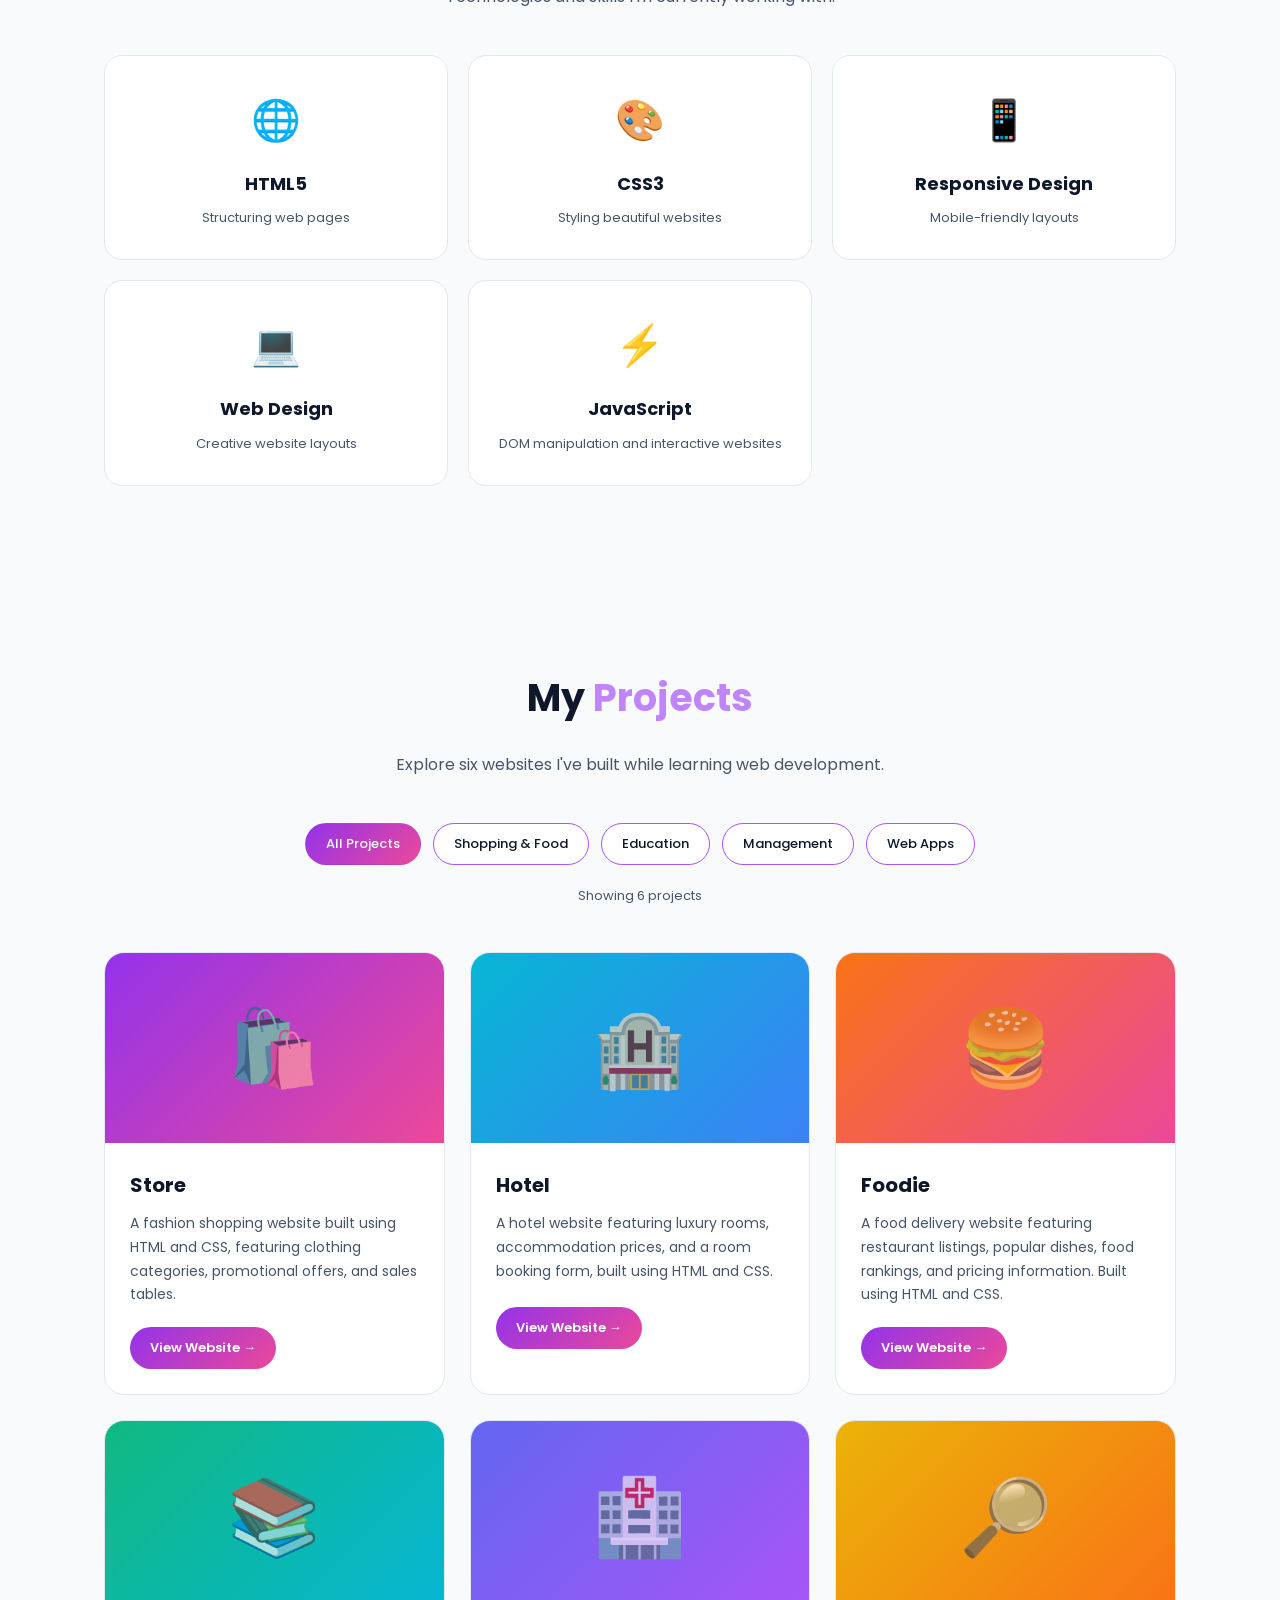
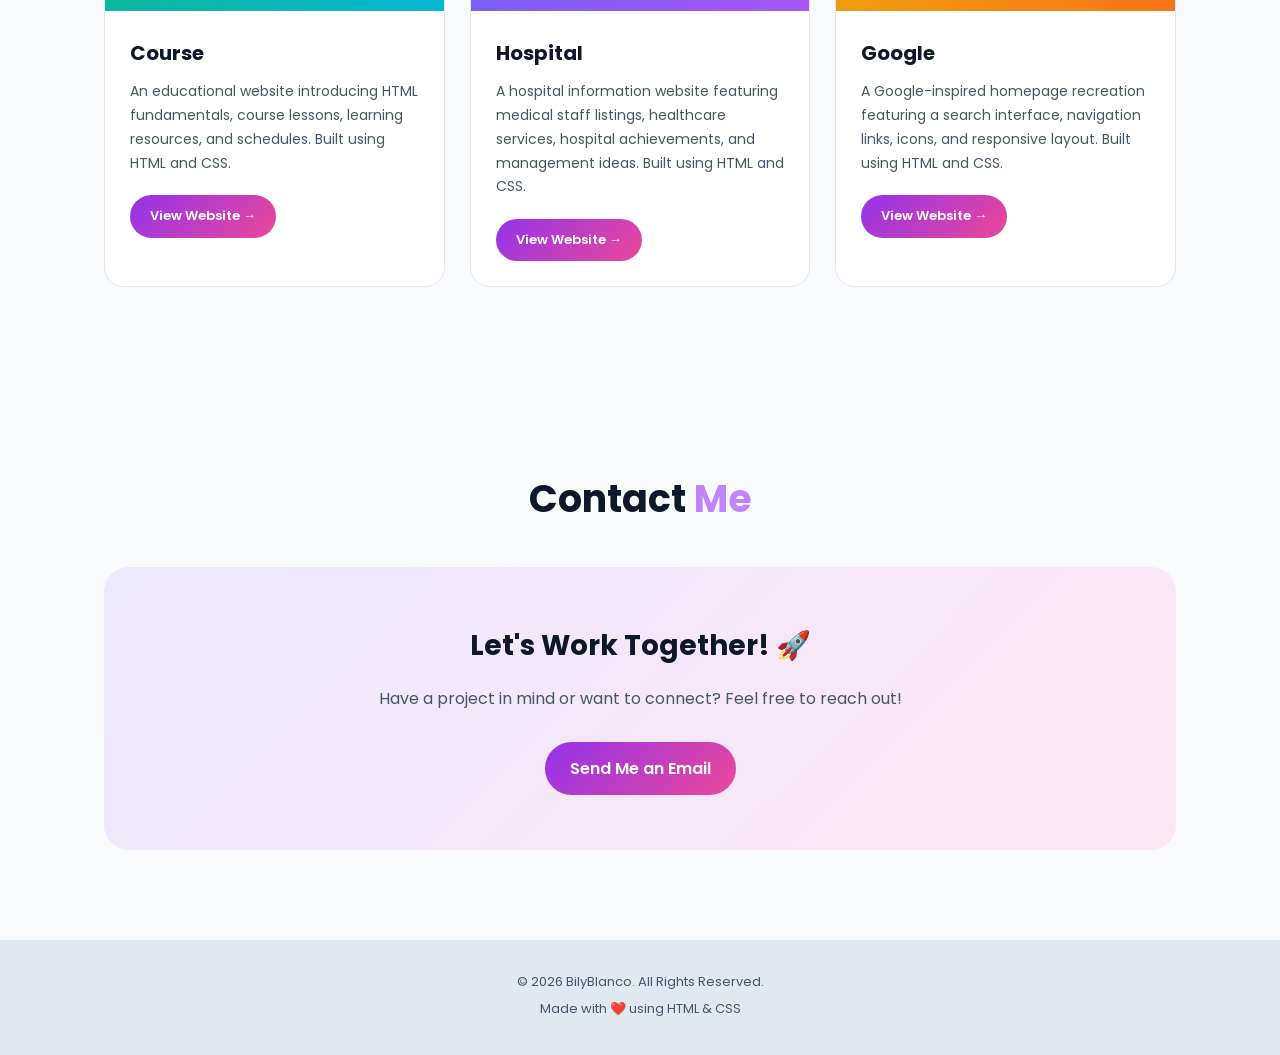
==== commit d1190776: "Add theme toggle button to header" ====
--- a/index.html
+++ b/index.html
@@ -33,6 +33,15 @@
             <a href="#projects">Projects</a>
             <a href="#contact">Contact</a>
         </div>
+            <button
+                type="button"
+                id="theme-toggle"
+                class="theme-toggle"
+                aria-label="Switch to light mode"
+                title="Switch theme"
+            >
+                ☀️
+            </button>
     </nav>
     </header>
 
--- a/style.css
+++ b/style.css
@@ -244,7 +244,7 @@
 /* SKILLS */
 .skills-container {
     display: grid;
-    grid-template-columns: repeat(4, 1fr);
+    grid-template-columns: repeat(3, 1fr);
     gap: 20px;
     margin-top: 45px;
 }
@@ -618,3 +618,270 @@
         height: 220px;
     }
 }
+
+/* ==========================================
+   FINAL PORTFOLIO JAVASCRIPT UPGRADES
+   Add this at the END of style.css
+========================================== */
+
+/* 1. MOBILE MENU BUTTON */
+
+.menu-toggle {
+    display: none;
+    background: transparent;
+    border: 1px solid #a855f7;
+    color: #ffffff;
+    border-radius: 10px;
+    padding: 6px 13px;
+    font-family: inherit;
+    font-size: 25px;
+    line-height: 1.2;
+    cursor: pointer;
+}
+
+/* 2. TYPING ANIMATION */
+
+.typing-cursor {
+    color: #a855f7;
+    animation: blink 0.8s step-end infinite;
+}
+
+@keyframes blink {
+    50% {
+        opacity: 0;
+    }
+}
+
+#typing-text {
+    color: #e2e8f0;
+}
+
+/* 3. PROJECT FILTER BUTTONS */
+
+.project-filters {
+    display: flex;
+    justify-content: center;
+    flex-wrap: wrap;
+    gap: 12px;
+    margin: 0 auto 20px;
+}
+
+.filter-btn {
+    padding: 10px 20px;
+    border: 1px solid #a855f7;
+    border-radius: 25px;
+    background: #1b1d36;
+    color: #ffffff;
+    font-family: inherit;
+    font-size: 13px;
+    font-weight: 500;
+    cursor: pointer;
+    transition:
+        background 0.3s ease,
+        border-color 0.3s ease,
+        transform 0.3s ease;
+}
+
+.filter-btn:hover {
+    transform: translateY(-3px);
+}
+
+.filter-btn.active {
+    background: linear-gradient(135deg, #9333ea, #ec4899);
+    border-color: transparent;
+}
+
+.project-count {
+    color: #a8aec7;
+    font-size: 13px;
+    text-align: center;
+    margin-bottom: 25px;
+}
+
+/* Keep hidden project cards hidden even though
+   .project-card has its own CSS styling. */
+
+.project-card[hidden] {
+    display: none !important;
+}
+
+/* 4. FOCUS STYLES */
+
+.menu-toggle:focus-visible,
+.filter-btn:focus-visible {
+    outline: 3px solid #67e8f9;
+    outline-offset: 4px;
+}
+
+/* 5. MOBILE NAVIGATION */
+
+@media (max-width: 768px) {
+
+    .navbar {
+        position: relative;
+        flex-direction: row;
+        justify-content: space-between;
+        align-items: center;
+        flex-wrap: nowrap;
+    }
+
+    .logo {
+        font-size: 21px;
+    }
+
+    .menu-toggle {
+        display: block;
+        margin-left: auto;
+        flex-shrink: 0;
+    }
+
+    .navbar .nav-links {
+        display: none;
+        position: absolute;
+        top: 100%;
+        left: 5%;
+        right: 5%;
+        z-index: 200;
+
+        background: #1b1d36;
+        border: 1px solid #ffffff20;
+        border-radius: 0 0 15px 15px;
+        padding: 20px;
+
+        box-shadow: 0 15px 30px #00000055;
+    }
+
+    .navbar .nav-links.menu-open {
+        display: flex;
+        flex-direction: column;
+        align-items: stretch;
+        gap: 12px;
+    }
+
+    .navbar .nav-links a {
+        display: block;
+        padding: 10px;
+        font-size: 14px;
+    }
+
+    .navbar .nav-links a:hover {
+        background: #ffffff10;
+        border-radius: 8px;
+    }
+}
+
+/* 6. SMALL MOBILE SCREENS */
+
+@media (max-width: 480px) {
+
+    .logo {
+        font-size: 19px;
+    }
+
+    .hero h2 {
+        font-size: 20px;
+    }
+
+    .filter-btn {
+        padding: 9px 13px;
+        font-size: 12px;
+    }
+
+    .project-filters {
+        gap: 8px;
+    }
+}
+
+/* 7. REDUCED MOTION ACCESSIBILITY */
+
+@media (prefers-reduced-motion: reduce) {
+
+    .typing-cursor {
+        animation: none;
+    }
+
+    .filter-btn {
+        transition: none;
+    }
+}
+/* LIGHT MODE - FOLLOW DEVICE SETTINGS */
+
+@media (prefers-color-scheme: light) {
+
+    body {
+        background: #f8fafc;
+        color: #0f172a;
+    }
+
+    header {
+        background: rgba(255, 255, 255, 0.95);
+        border-bottom-color: #e2e8f0;
+    }
+
+    .about-box,
+    .skill-card,
+    .project-card {
+        background: #ffffff;
+        border-color: #e2e8f0;
+    }
+
+    .hero h2,
+    #typing-text {
+        color: #334155;
+    }
+
+    .hero-description,
+    .section-description,
+    .about-box p,
+    .skill-card p,
+    .project-info p,
+    .project-count {
+        color: #475569;
+    }
+
+    .filter-btn {
+        background: #ffffff;
+        color: #0f172a;
+    }
+
+    .filter-btn.active {
+        background: linear-gradient(135deg, #9333ea, #ec4899);
+        color: white;
+    }
+
+    footer {
+        background: #e2e8f0;
+    }
+
+    footer p {
+        color: #475569;
+    }
+
+    .contact-box {
+        background: linear-gradient(135deg, #ede9fe, #fce7f3);
+    }
+
+    .contact-box p {
+        color: #475569;
+    }
+
+    .contact-box h3 {
+        color: #0f172a;
+    }
+
+    .secondary-btn {
+        color: #0f172a;
+    }
+
+    .menu-toggle {
+        color: #0f172a;
+    }
+
+    @media (max-width: 768px) {
+        .navbar .nav-links {
+            background: #ffffff;
+            border-color: #e2e8f0;
+        }
+    }
+}
+
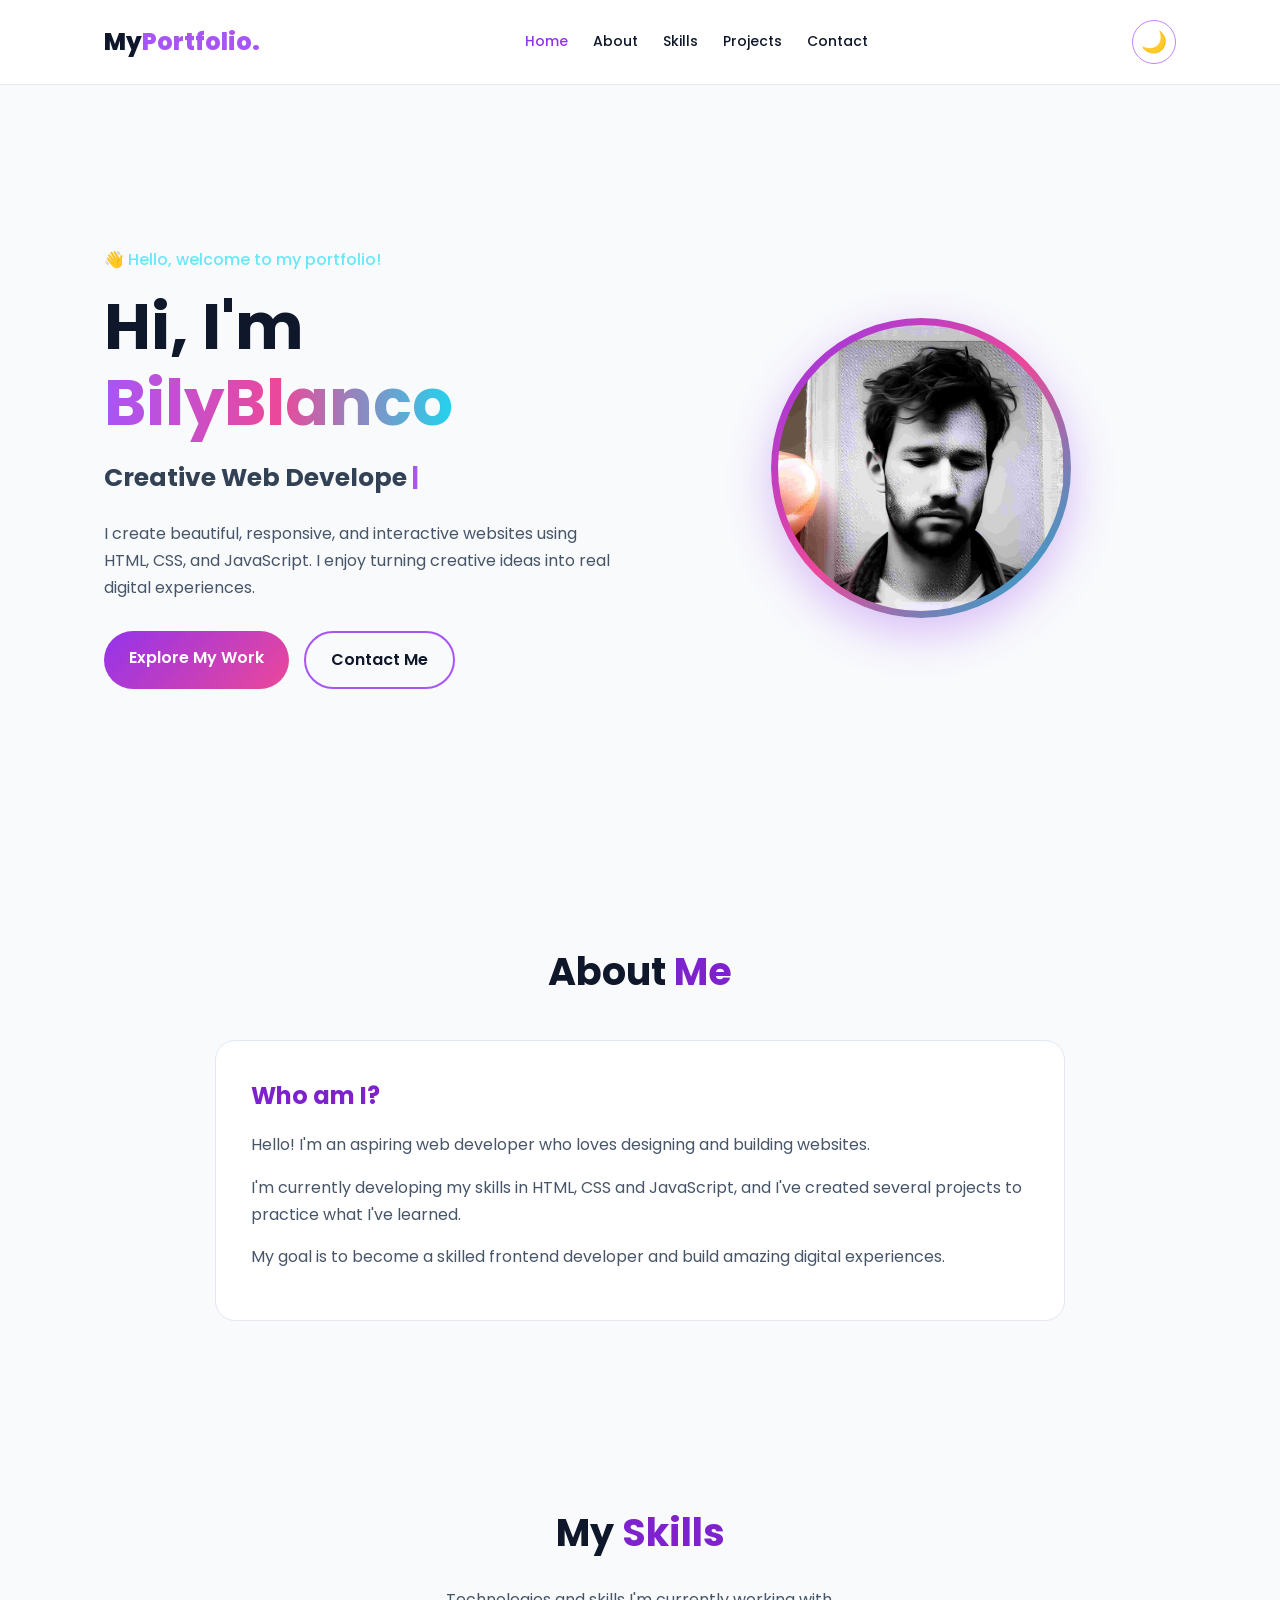
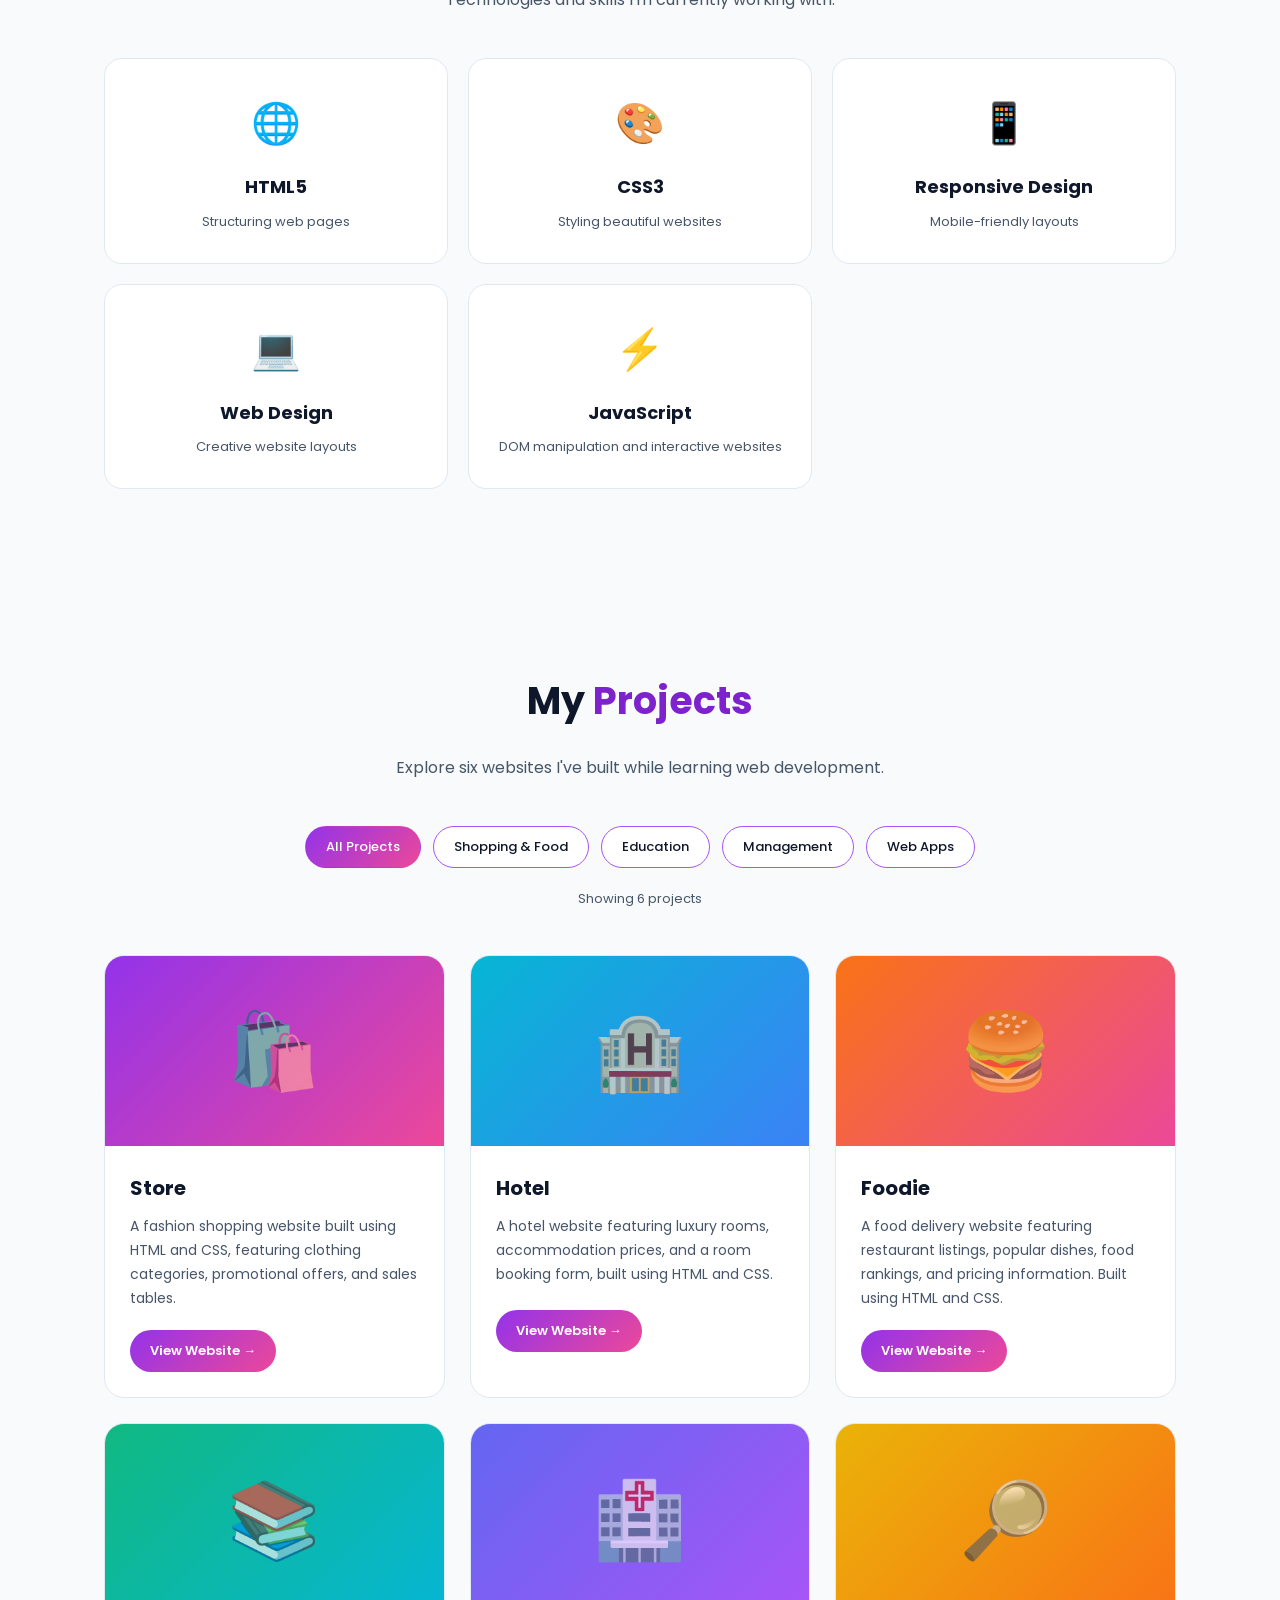
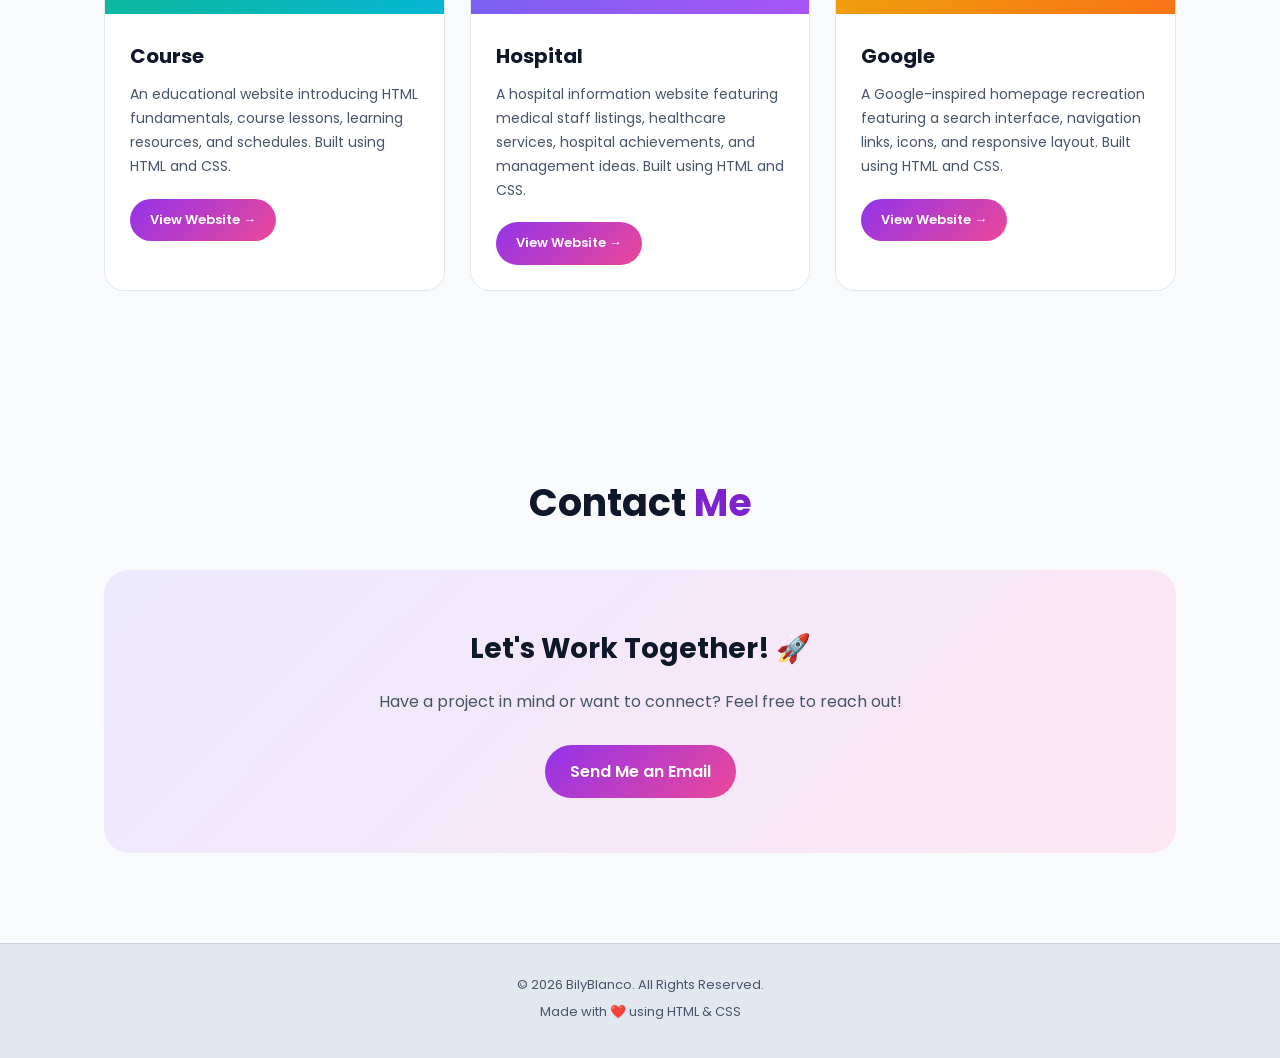
==== commit 129401a0: "Implement theme detection and setting Add theme detection and setting script to index.html" ====
--- a/index.html
+++ b/index.html
@@ -5,6 +5,17 @@
     <meta charset="UTF-8">
     <meta name="viewport" content="width=device-width, initial-scale=1.0">
     <title>BilyBlanco | Web Developer</title>
+    <script>
+    const savedTheme = localStorage.getItem("portfolio-theme");
+
+    const theme = savedTheme === "light" || savedTheme === "dark"
+        ? savedTheme
+        : window.matchMedia("(prefers-color-scheme: dark)").matches
+            ? "dark"
+            : "light";
+
+    document.documentElement.setAttribute("data-theme", theme);
+    </script>
     <link rel="stylesheet" href="style.css">
     <script src="script.js" defer></script>
 </head>
--- a/style.css
+++ b/style.css
@@ -804,84 +804,166 @@
         transition: none;
     }
 }
-/* LIGHT MODE - FOLLOW DEVICE SETTINGS */
-
-@media (prefers-color-scheme: light) {
-
-    body {
-        background: #f8fafc;
-        color: #0f172a;
-    }
-
-    header {
-        background: rgba(255, 255, 255, 0.95);
-        border-bottom-color: #e2e8f0;
-    }
-
-    .about-box,
-    .skill-card,
-    .project-card {
+
+/* ========================================
+   THEME TOGGLE BUTTON
+======================================== */
+
+.theme-toggle {
+    display: flex;
+    align-items: center;
+    justify-content: center;
+
+    width: 44px;
+    height: 44px;
+    flex-shrink: 0;
+
+    background: #1b1d36;
+    border: 1px solid #a855f7;
+    border-radius: 50%;
+
+    font-size: 21px;
+    cursor: pointer;
+
+    transition: transform 0.3s ease, background 0.3s ease;
+}
+
+.theme-toggle:hover {
+    transform: rotate(20deg);
+}
+
+.theme-toggle:focus-visible {
+    outline: 3px solid #67e8f9;
+    outline-offset: 3px;
+}
+
+/* ========================================
+   LIGHT THEME
+======================================== */
+
+html[data-theme="light"] {
+    color-scheme: light;
+}
+
+html[data-theme="light"] body {
+    background: #f8fafc;
+    color: #0f172a;
+}
+
+html[data-theme="light"] header {
+    background: rgba(255, 255, 255, 0.96);
+    border-bottom-color: #e2e8f0;
+}
+
+html[data-theme="light"] .nav-links a {
+    color: #0f172a;
+}
+
+html[data-theme="light"] .nav-links a:hover,
+html[data-theme="light"] .nav-links a.nav-active {
+    color: #9333ea;
+}
+
+html[data-theme="light"] .hero h2,
+html[data-theme="light"] #typing-text {
+    color: #334155;
+}
+
+html[data-theme="light"] .hero-description,
+html[data-theme="light"] .section-description,
+html[data-theme="light"] .about-box p,
+html[data-theme="light"] .skill-card p,
+html[data-theme="light"] .project-info p,
+html[data-theme="light"] .project-count {
+    color: #475569;
+}
+
+html[data-theme="light"] .about-box,
+html[data-theme="light"] .skill-card,
+html[data-theme="light"] .project-card {
+    background: #ffffff;
+    border-color: #e2e8f0;
+}
+
+html[data-theme="light"] .about-box h3,
+html[data-theme="light"] .section-title span {
+    color: #7e22ce;
+}
+
+html[data-theme="light"] .filter-btn {
+    background: #ffffff;
+    color: #0f172a;
+}
+
+html[data-theme="light"] .filter-btn.active {
+    background: linear-gradient(135deg, #9333ea, #ec4899);
+    color: #ffffff;
+}
+
+html[data-theme="light"] .secondary-btn {
+    color: #0f172a;
+}
+
+html[data-theme="light"] .contact-box {
+    background: linear-gradient(135deg, #ede9fe, #fce7f3);
+}
+
+html[data-theme="light"] .contact-box h3 {
+    color: #0f172a;
+}
+
+html[data-theme="light"] .contact-box p {
+    color: #475569;
+}
+
+html[data-theme="light"] footer {
+    background: #e2e8f0;
+    border-top-color: #cbd5e1;
+}
+
+html[data-theme="light"] footer p {
+    color: #475569;
+}
+
+html[data-theme="light"] .theme-toggle {
+    background: #ffffff;
+    border-color: #c084fc;
+}
+
+html[data-theme="light"] .menu-toggle {
+    color: #0f172a;
+}
+
+/* LIGHT MODE MOBILE MENU */
+
+@media (max-width: 768px) {
+    html[data-theme="light"] .navbar .nav-links {
         background: #ffffff;
         border-color: #e2e8f0;
     }
-
-    .hero h2,
-    #typing-text {
-        color: #334155;
-    }
-
-    .hero-description,
-    .section-description,
-    .about-box p,
-    .skill-card p,
-    .project-info p,
-    .project-count {
-        color: #475569;
-    }
-
-    .filter-btn {
-        background: #ffffff;
-        color: #0f172a;
-    }
-
-    .filter-btn.active {
-        background: linear-gradient(135deg, #9333ea, #ec4899);
-        color: white;
-    }
-
-    footer {
-        background: #e2e8f0;
-    }
-
-    footer p {
-        color: #475569;
-    }
-
-    .contact-box {
-        background: linear-gradient(135deg, #ede9fe, #fce7f3);
-    }
-
-    .contact-box p {
-        color: #475569;
-    }
-
-    .contact-box h3 {
-        color: #0f172a;
-    }
-
-    .secondary-btn {
-        color: #0f172a;
+}
+
+/* MOBILE BUTTON SPACING */
+
+@media (max-width: 768px) {
+    .theme-toggle {
+        width: 40px;
+        height: 40px;
+        font-size: 19px;
     }
 
     .menu-toggle {
-        color: #0f172a;
-    }
-
-    @media (max-width: 768px) {
-        .navbar .nav-links {
-            background: #ffffff;
-            border-color: #e2e8f0;
-        }
-    }
-}
-
+        margin-left: 0;
+    }
+}
+
+/* REDUCED MOTION */
+
+@media (prefers-reduced-motion: reduce) {
+    .theme-toggle {
+        transition: none;
+    }
+}
+
+
+
